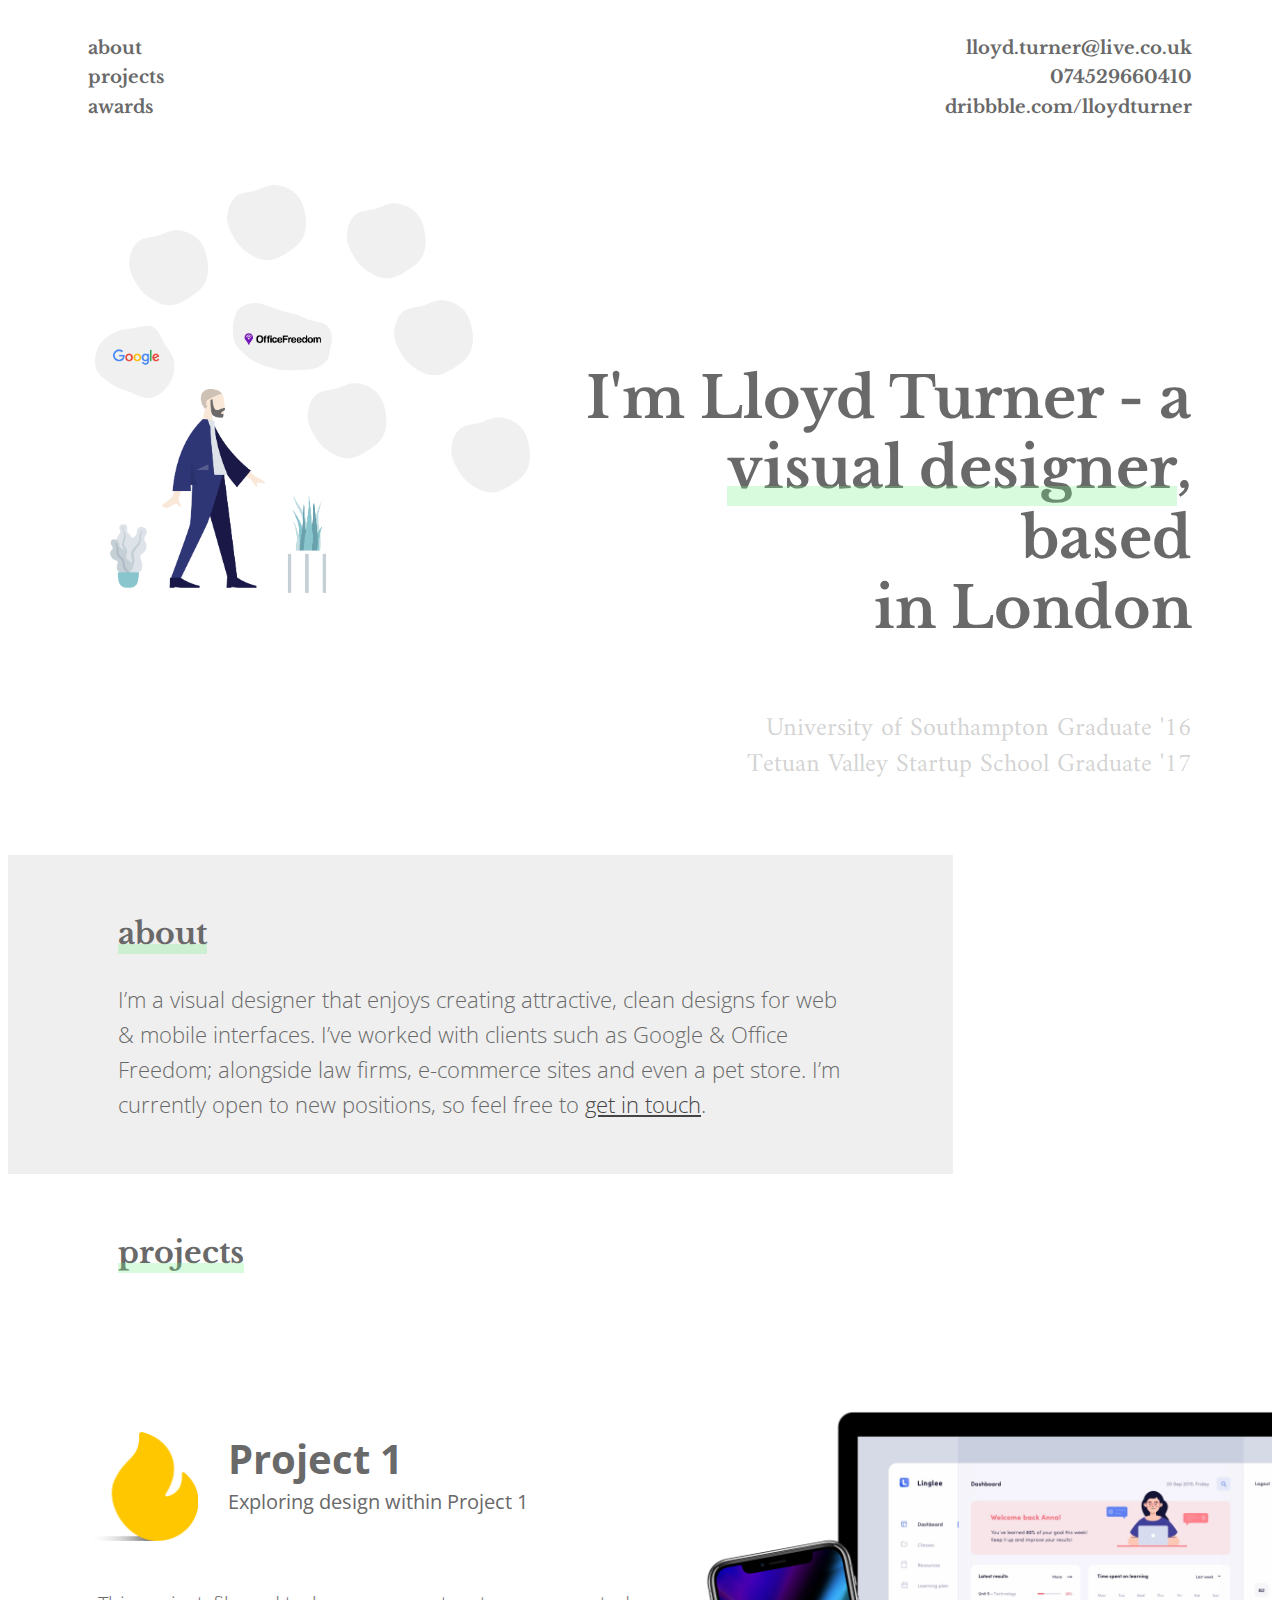
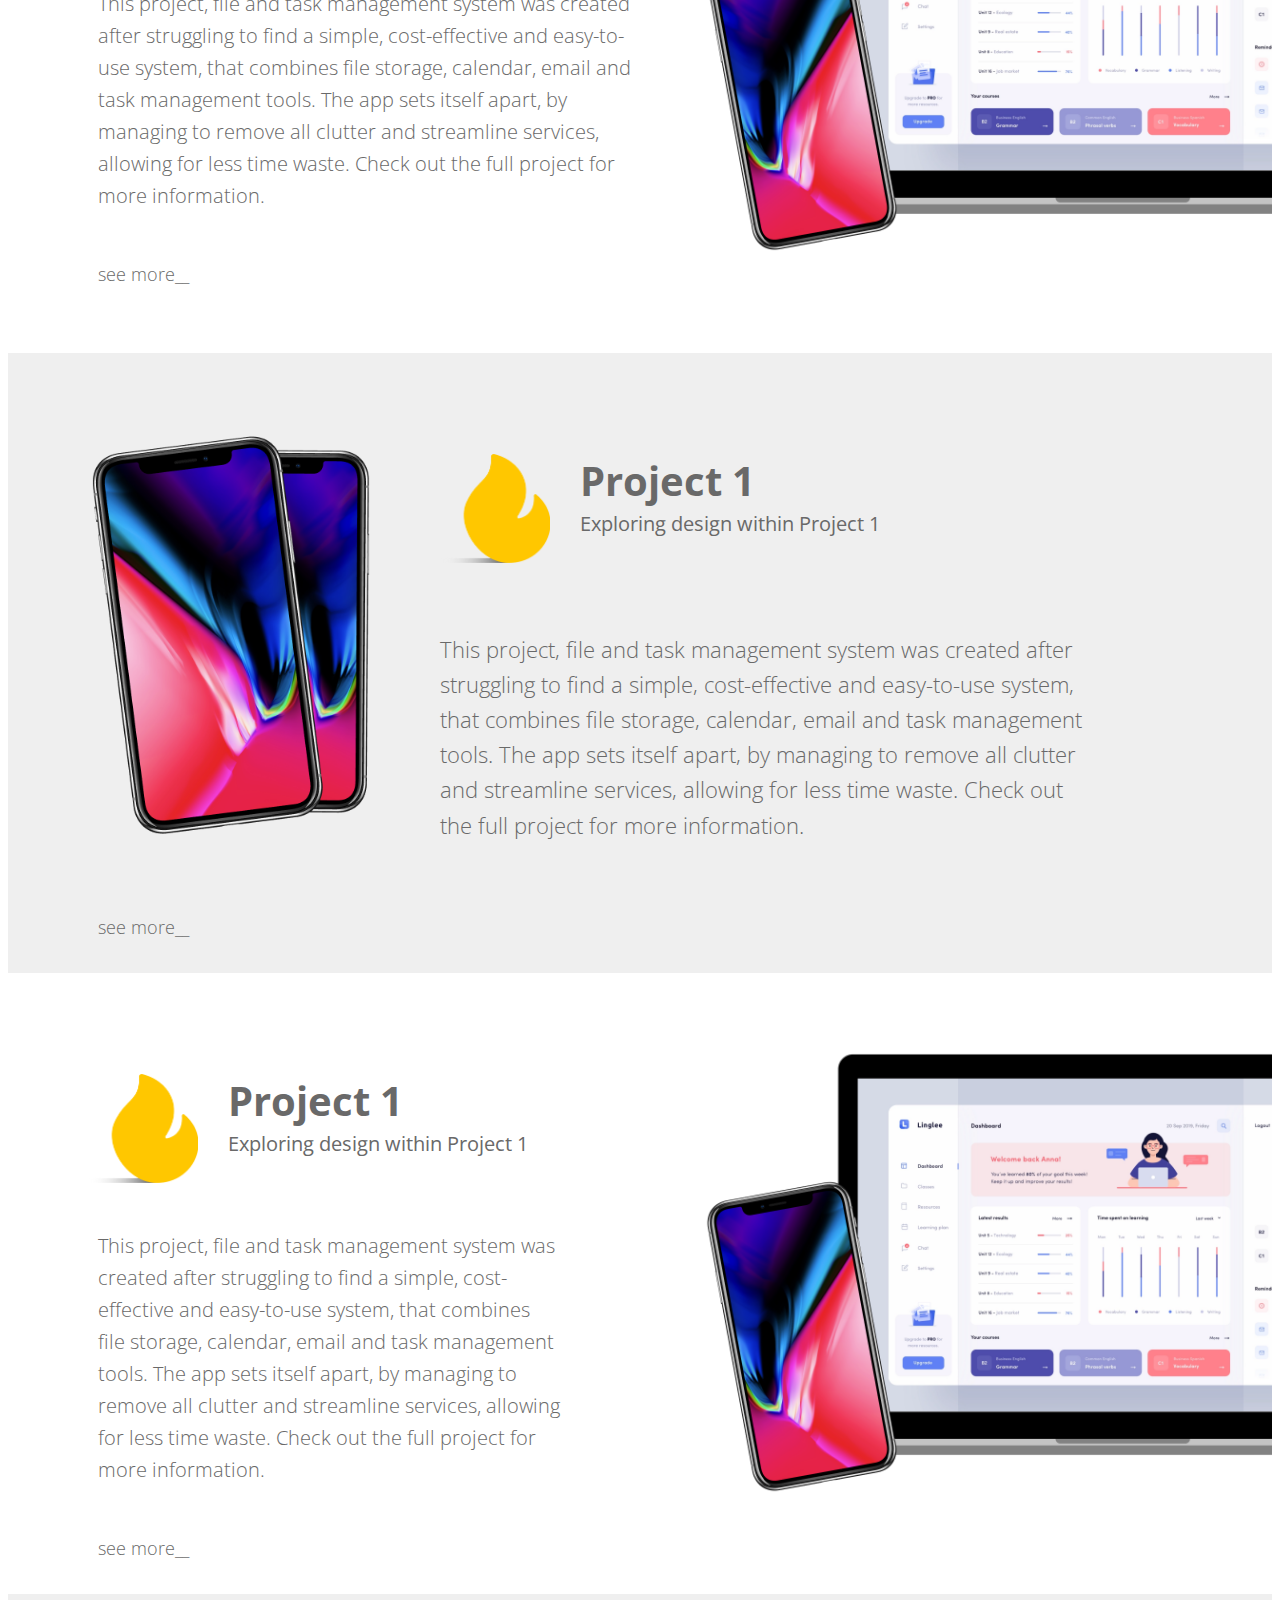
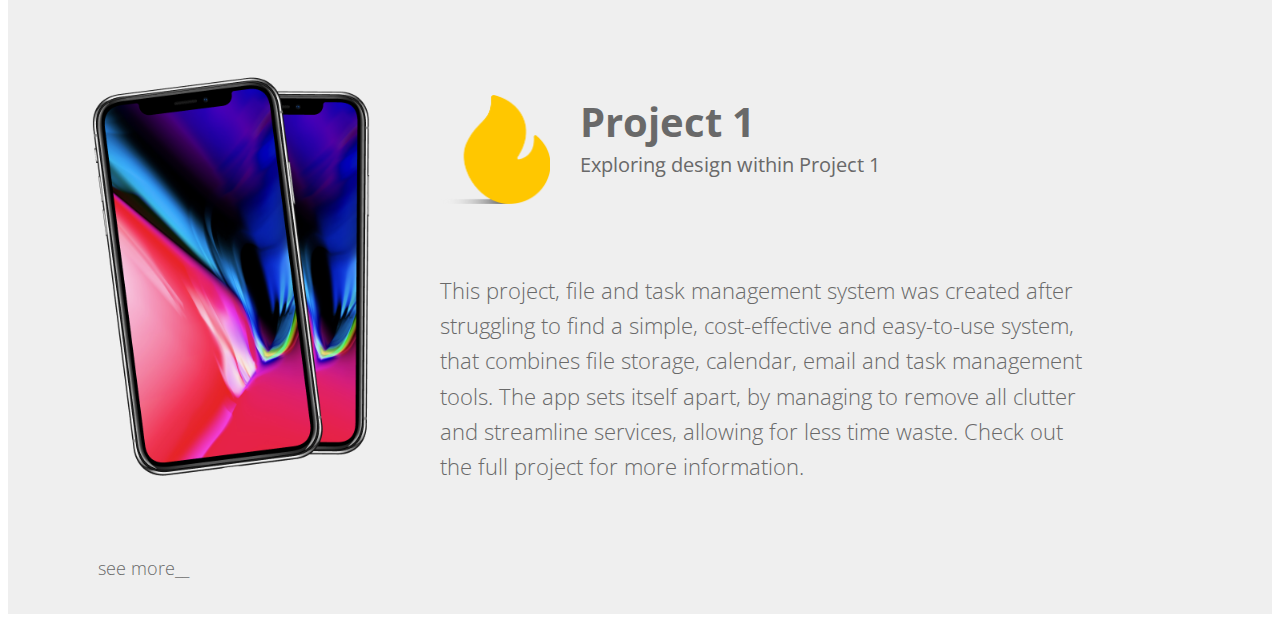
==== index.html @ 3dd09be0 "Initial build of the homepage" ====
<!DOCTYPE html>
<html lang="en">

<head>
  <meta charset="UTF-8">
  <meta name="viewport" content="width=device-width, initial-scale=1.0">
  <meta http-equiv="X-UA-Compatible" content="ie=edge">
  <link rel="stylesheet" type="text/css" href="css/theme.css">
  <link href="https://fonts.googleapis.com/css?family=Libre+Baskerville&display=swap" rel="stylesheet">
  <link href="https://fonts.googleapis.com/css?family=Amiri&display=swap" rel="stylesheet">
  <link href="https://fonts.googleapis.com/css?family=Open+Sans:200,300,400,700&display=swap" rel="stylesheet">
  <title>Lloyd Turner</title>
</head>

<body>

  <!-- NAVIGATION MENU -->
  <div class="wrapper">
    <div class="nav-menu">
      <div class="nav-left">
        <p>about</p>
        <p>projects</p>
        <p>awards</p>
      </div>
      <div class="nav-right">
        <p>lloyd.turner@live.co.uk</p>
        <p>074529660410</p>
        <p>dribbble.com/lloydturner</p>
      </div>
    </div>
  </div>

  <!-- LANDING PAGE -->
  <div class="wrapper">

    <div class="hero">
      <div class="hero-left">
        <img src="images/landing.png" alt="">
      </div>
      <div class="hero-right">
        <h1>I'm Lloyd Turner - a<br><span class="underlinelarge">visual designer</span>, based<br>in London</h1>
        <h2>University of Southampton Graduate '16</br>
          Tetuan Valley Startup School Graduate '17</h2>
      </div>
    </div>
  </div>
  <!-- ABOUT SECTION -->

  <div class="about">
    <div class="wrapper">
      <h3><span class="underlinesmall">about</span></h3>
      <p>I’m a visual designer that enjoys creating attractive, clean designs for web & mobile interfaces. I’ve worked with clients such as Google & Office Freedom; alongside law firms, e-commerce sites and even a pet store.
        I’m currently open to new positions, so feel free to <a href=#>get in touch</a>.</p>
    </div>
  </div>

  <div class="wrapper">
    <div class="projects">
      <h3><span class="underlinesmall">projects</span></h3>
    </div>
  </div>


<!-- PROJECT 1 -->

  <div class="wrapper">
    <div class="project-white">
      <div class="project-title">
        <div class="icon">
          <img src="images/flame.png" alt="">
        </div>
        <div class="name">
          <h3>Project 1</h3>
        </div>
        <div class="slogan">
          <p>Exploring design within Project 1<p>
        </div>
      </div>
      <div class="description">
        This project, file and task management system was created after struggling to find a simple, cost-effective and easy-to-use system, that combines file storage, calendar, email and task management tools. The app sets itself apart, by managing
        to remove all clutter and streamline services, allowing for less time waste. Check out the full project for more information. </div>
      <div class="CTA">
        <p>see more__</p>
      </div>
    </div>
  </div>
  <div class="project-white-image">
    <img src="images/placeholder1.png" alt="">
  </div>

<!-- PROJECT 2 -->

  <div class="project-grey">
    <div class="wrapper">
      <div class="project-grey-image">
        <img src="images/placeholder2.png" alt="">
      </div>
      <div class="project-title">
        <div class="icon">
          <img src="images/flame.png" alt="">
        </div>
        <div class="name">
          <h3>Project 1</h3>
        </div>
        <div class="slogan">
          <p>Exploring design within Project 1<p>
        </div>
      </div>
      <div class="description">
        <p>This project, file and task management system was created after struggling to find a simple, cost-effective and easy-to-use system, that combines file storage, calendar, email and task management tools. The app sets itself apart, by
          managing to remove all clutter and streamline services, allowing for less time waste. Check out the full project for more information.</p>
      </div>
      <div class="CTA">
        <p>see more__</p>
      </div>
    </div>
  </div>

<!-- PROJECT 3 -->


    <div class="project-white">
      <div class="wrapper">
      <div class="project-title">
        <div class="icon">
          <img src="images/flame.png" alt="">
        </div>
        <div class="name">
          <h3>Project 1</h3>
        </div>
        <div class="slogan">
          <p>Exploring design within Project 1<p>
        </div>
      </div>
      <div class="description">
        This project, file and task management system was created after struggling to find a simple, cost-effective and easy-to-use system, that combines file storage, calendar, email and task management tools. The app sets itself apart, by managing
        to remove all clutter and streamline services, allowing for less time waste. Check out the full project for more information. </div>
      <div class="CTA">
        <p>see more__</p>
      </div>
    </div>
  </div>
  <div class="project-white-image">
    <img src="images/placeholder1.png" alt="">
  </div>

  <!-- PROJECT 4 -->

  <div class="project-grey">
    <div class="wrapper">
      <div class="project-grey-image">
        <img src="images/placeholder2.png" alt="">
      </div>
      <div class="project-title">
        <div class="icon">
          <img src="images/flame.png" alt="">
        </div>
        <div class="name">
          <h3>Project 1</h3>
        </div>
        <div class="slogan">
          <p>Exploring design within Project 1<p>
        </div>
      </div>
      <div class="description">
        <p>This project, file and task management system was created after struggling to find a simple, cost-effective and easy-to-use system, that combines file storage, calendar, email and task management tools. The app sets itself apart, by
          managing to remove all clutter and streamline services, allowing for less time waste. Check out the full project for more information.</p>
      </div>
      <div class="CTA">
        <p>see more__</p>
      </div>
    </div>
  </div>






</body>

</html>
---- css/theme.css ----
body {
  font-family: 'Libre Baskerville', serif;
  color: #444444;
}

.wrapper {
  padding-left: 80px;
  padding-right: 80px;
}

.nav-menu {
  padding-top: 1.5%;
  height: 120px;
}

.nav-left {
  max-width: 50%;
  float: left;
}

.nav-right {
  max-width: 50%;
  float: right;
}

.nav-right p, .nav-left p {
  font-family: 'Libre Baskerville', serif;
  font-size: 18px;
  font-weight: bold;
  color: #696969;
  line-height: 0.65;
}

.nav-right p {
  text-align: right;
}

.hero {
  width: 100%;
  height: calc(100vh - 240px);
}

.hero-left img {
  width: 40%;
  height: 70%;
  float: left;
  margin: 40px 40px 40px 0;
}

.hero-right {
  text-align: right;
  padding-top: 20vh;
}

.hero-right h1 {
  font-family: 'Libre Baskerville', serif;
  font-size: 57px;
  text-align: right;
  color: #696969;
}

.hero-right h1 span {
  border-bottom: solid 5px black,
}

.hero-right h2 {
  padding-top: 30px;
  font-family: 'Amiri', serif;
  font-weight: normal;
  font-size: 26px;
  text-align: right;
  color: rgba(105, 105, 105, 0.3);
  line-height: 1.4;
}

.underlinelarge {
  text-decoration: none;
  position: relative;
}

.underlinelarge:after {
  position: absolute;
  height: 20px;
  margin: 0 auto;
  content: '';
  left: 0;
  right: 0;
  width: 100%;
  color: #000;
  background-color: #73f08747;
  left: 0;
  bottom: -3px;
  /* adjust this to move up and down. you may have to adjust the line height of the paragraph if you move it down a lot. */
}

.underlinesmall {
  text-decoration: none;
  position: relative;
}

.underlinesmall:after {
  position: absolute;
  height: 10px;
  margin: 0 auto;
  content: '';
  left: 0;
  right: 0;
  width: 100%;
  color: #000;
  background-color: #73f08747;
  left: 0;
  bottom: -2px;
  /* adjust this to move up and down. you may have to adjust the line height of the paragraph if you move it down a lot. */
}

.about {
  background-color: #efefef;
  width: 70%;
  padding: 30px;
  margin-top: 50px;
}

h3 {
  font-family: 'Libre Baskerville', serif;
  font-size: 30px;
  color: #696969;
}

p {
  font-family: 'Open Sans', sans-serif;
  font-size: 22px;
  font-weight: 300;
  color: #696969;
  line-height: 1.6;
}

.about p a {
  color: #444444;
}

.projects {
  width: 100vh;
  padding: 30px;
}

.project-white {
  float: left;
  width: 50%;
  margin-top: 80px;
}

.project-title {
  padding-top: 20px;
}

.icon {
  width: 110px;
  height: 110px;
  float: left;
  margin-right: 30px;
}

.icon img {
  width: 100%;
  height: 100%;
}

.name h3 {
  font-family: 'Open Sans', sans-serif;
  font-size: 40px;
  font-weight: 700;
  margin: 0 auto;
  padding-left: 10px;
}

.slogan p {
  font-family: 'Open Sans', sans-serif;
  font-size: 20px;
  font-weight: 400;
  margin-top: 0px;
  padding-left: 10px;
}

.description {
  grid-column-start: 1;
  padding: 50px 0 0 10px;
  font-family: 'Open Sans', sans-serif;
  font-size: 20px;
  font-weight: 200;
  line-height: 1.6;
  color: #696969;
}

.CTA {
  padding-top: 30px;
  float: left;
  grid-column-start: 1;
  padding-left: 10px;

}

.CTA p {
  font-size: 18px;
}

.project-white-image {
  float: right;
  width: 50%;
}

.project-white-image img {
  max-width: 90%;
  max-height: 90%;
  float: right;
  margin-bottom: 100px;
  margin-top: 80px;
}

.project-grey {
  margin-top: 80px;
  padding-top: 80px;
  position: relative;
  clear: both;
  background-color: #efefef;
  min-height: 540px;
}

.project-grey-image {
  float: left;
}

.project-grey-image img {
  width: 80%;
}

.project-grey .description {
  width: 90%;
}
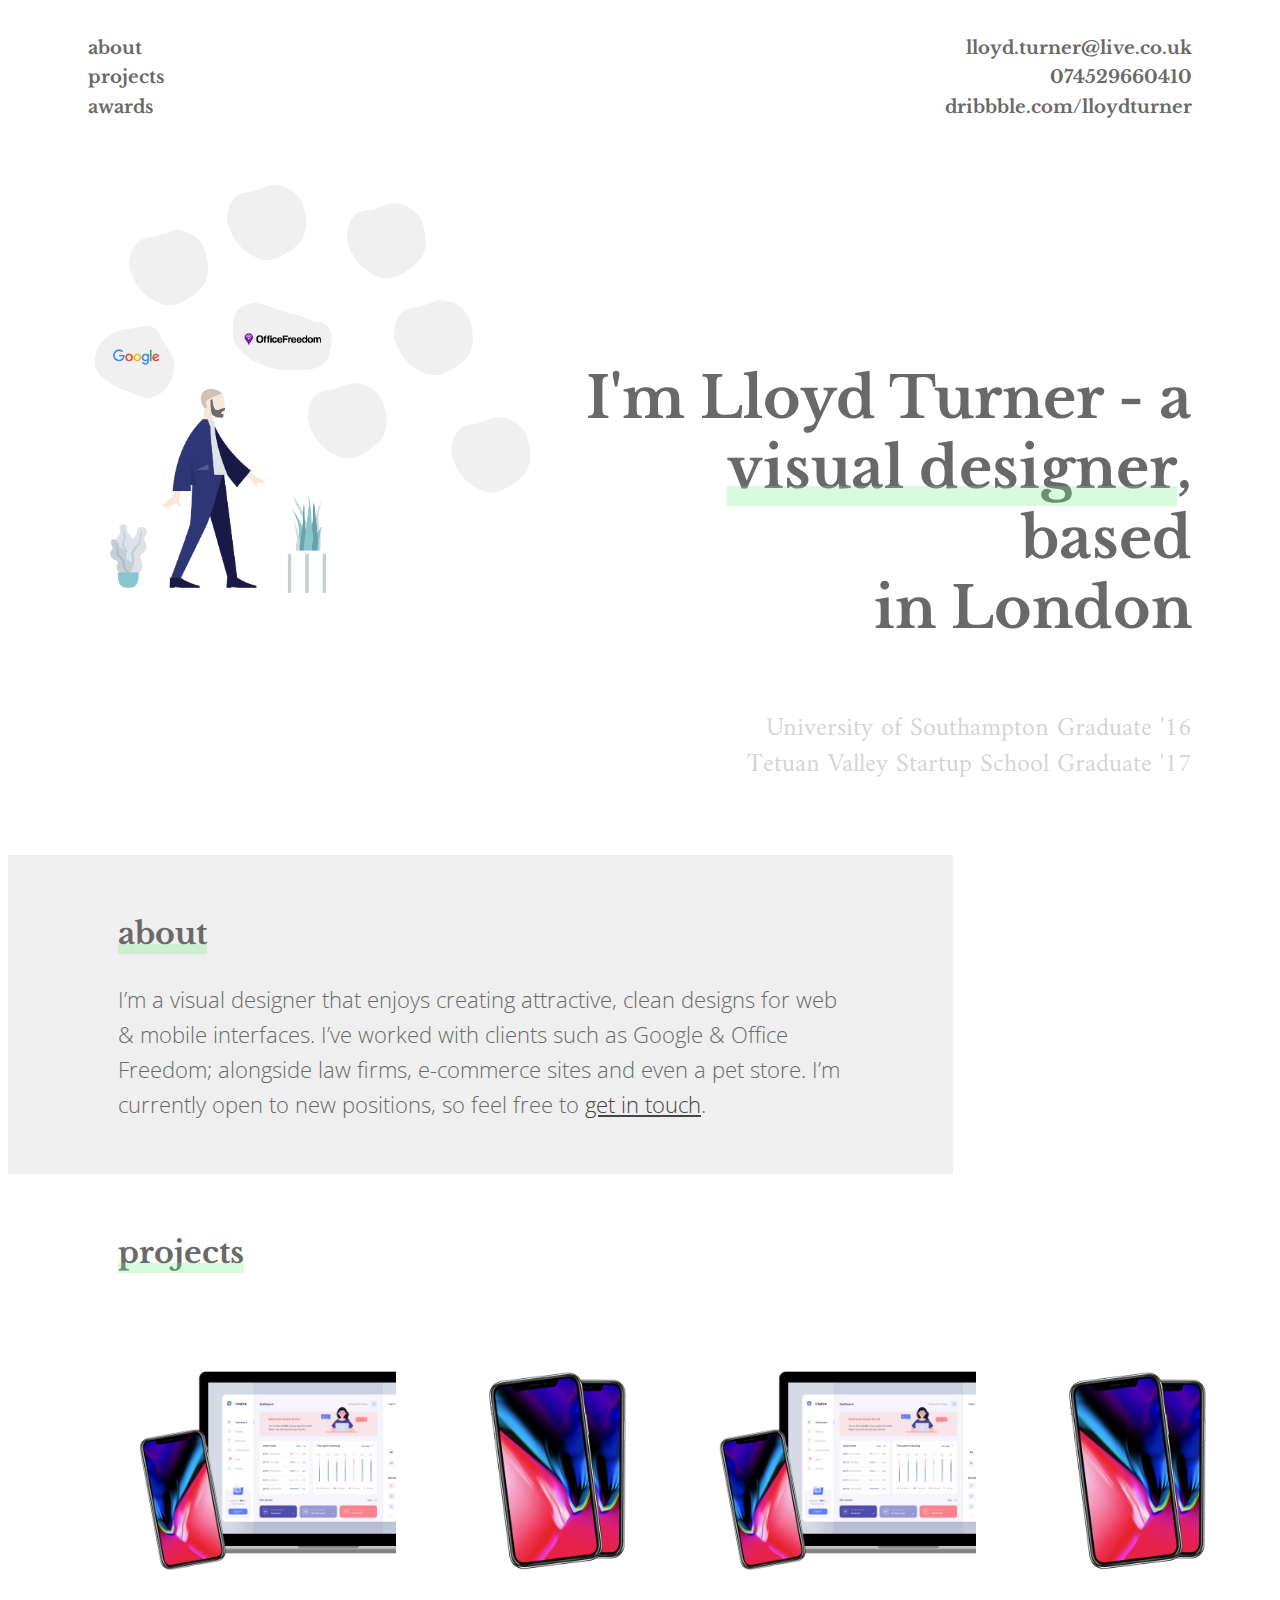
==== commit 4bce51e6: "redesign of projects section" ====
--- a/index.html
+++ b/index.html
@@ -54,124 +54,25 @@
     </div>
   </div>
 
+<div class="projects">
   <div class="wrapper">
-    <div class="projects">
-      <h3><span class="underlinesmall">projects</span></h3>
-    </div>
-  </div>
-
-
-<!-- PROJECT 1 -->
-
-  <div class="wrapper">
-    <div class="project-white">
-      <div class="project-title">
-        <div class="icon">
-          <img src="images/flame.png" alt="">
-        </div>
-        <div class="name">
-          <h3>Project 1</h3>
-        </div>
-        <div class="slogan">
-          <p>Exploring design within Project 1<p>
-        </div>
+    <h3><span class="underlinesmall">projects</span></h3>
+    <div class="card-section">
+      <div class="card">
+        <img src="images/placeholder1.png" alt="">
       </div>
-      <div class="description">
-        This project, file and task management system was created after struggling to find a simple, cost-effective and easy-to-use system, that combines file storage, calendar, email and task management tools. The app sets itself apart, by managing
-        to remove all clutter and streamline services, allowing for less time waste. Check out the full project for more information. </div>
-      <div class="CTA">
-        <p>see more__</p>
+      <div class="card">
+        <img src="images/placeholder2.png" alt="">
+      </div>
+      <div class="card">
+        <img src="images/placeholder1.png" alt="">
+      </div>
+      <div class="card">
+        <img src="images/placeholder2.png" alt="">
       </div>
     </div>
   </div>
-  <div class="project-white-image">
-    <img src="images/placeholder1.png" alt="">
-  </div>
-
-<!-- PROJECT 2 -->
-
-  <div class="project-grey">
-    <div class="wrapper">
-      <div class="project-grey-image">
-        <img src="images/placeholder2.png" alt="">
-      </div>
-      <div class="project-title">
-        <div class="icon">
-          <img src="images/flame.png" alt="">
-        </div>
-        <div class="name">
-          <h3>Project 1</h3>
-        </div>
-        <div class="slogan">
-          <p>Exploring design within Project 1<p>
-        </div>
-      </div>
-      <div class="description">
-        <p>This project, file and task management system was created after struggling to find a simple, cost-effective and easy-to-use system, that combines file storage, calendar, email and task management tools. The app sets itself apart, by
-          managing to remove all clutter and streamline services, allowing for less time waste. Check out the full project for more information.</p>
-      </div>
-      <div class="CTA">
-        <p>see more__</p>
-      </div>
-    </div>
-  </div>
-
-<!-- PROJECT 3 -->
-
-
-    <div class="project-white">
-      <div class="wrapper">
-      <div class="project-title">
-        <div class="icon">
-          <img src="images/flame.png" alt="">
-        </div>
-        <div class="name">
-          <h3>Project 1</h3>
-        </div>
-        <div class="slogan">
-          <p>Exploring design within Project 1<p>
-        </div>
-      </div>
-      <div class="description">
-        This project, file and task management system was created after struggling to find a simple, cost-effective and easy-to-use system, that combines file storage, calendar, email and task management tools. The app sets itself apart, by managing
-        to remove all clutter and streamline services, allowing for less time waste. Check out the full project for more information. </div>
-      <div class="CTA">
-        <p>see more__</p>
-      </div>
-    </div>
-  </div>
-  <div class="project-white-image">
-    <img src="images/placeholder1.png" alt="">
-  </div>
-
-  <!-- PROJECT 4 -->
-
-  <div class="project-grey">
-    <div class="wrapper">
-      <div class="project-grey-image">
-        <img src="images/placeholder2.png" alt="">
-      </div>
-      <div class="project-title">
-        <div class="icon">
-          <img src="images/flame.png" alt="">
-        </div>
-        <div class="name">
-          <h3>Project 1</h3>
-        </div>
-        <div class="slogan">
-          <p>Exploring design within Project 1<p>
-        </div>
-      </div>
-      <div class="description">
-        <p>This project, file and task management system was created after struggling to find a simple, cost-effective and easy-to-use system, that combines file storage, calendar, email and task management tools. The app sets itself apart, by
-          managing to remove all clutter and streamline services, allowing for less time waste. Check out the full project for more information.</p>
-      </div>
-      <div class="CTA">
-        <p>see more__</p>
-      </div>
-    </div>
-  </div>
-
+</div>
 
 
 
@@ -180,3 +81,4 @@
 </body>
 
 </html>
+`
--- a/css/theme.css
+++ b/css/theme.css
@@ -1,6 +1,7 @@
 body {
   font-family: 'Libre Baskerville', serif;
   color: #444444;
+  overflow-x: hidden;
 }
 
 .wrapper {
@@ -139,100 +140,29 @@
 }
 
 .projects {
-  width: 100vh;
+  width: 100vw;
   padding: 30px;
 }
 
-.project-white {
-  float: left;
-  width: 50%;
+.card-section {
+  height: 600px;
+  display: grid;
+  grid-template-columns: auto auto auto auto;
+  grid-column-gap: 40px;
   margin-top: 80px;
 }
 
-.project-title {
-  padding-top: 20px;
-}
-
-.icon {
-  width: 110px;
-  height: 110px;
-  float: left;
-  margin-right: 30px;
-}
-
-.icon img {
-  width: 100%;
-  height: 100%;
-}
-
-.name h3 {
-  font-family: 'Open Sans', sans-serif;
-  font-size: 40px;
-  font-weight: 700;
-  margin: 0 auto;
-  padding-left: 10px;
-}
-
-.slogan p {
-  font-family: 'Open Sans', sans-serif;
-  font-size: 20px;
-  font-weight: 400;
-  margin-top: 0px;
-  padding-left: 10px;
-}
-
-.description {
-  grid-column-start: 1;
-  padding: 50px 0 0 10px;
-  font-family: 'Open Sans', sans-serif;
-  font-size: 20px;
-  font-weight: 200;
-  line-height: 1.6;
-  color: #696969;
-}
-
-.CTA {
-  padding-top: 30px;
-  float: left;
-  grid-column-start: 1;
-  padding-left: 10px;
+.card {
+  background-color: #ffffff;
+  display: inline-block;
+  max-width: 400px;
+  padding: 20px;
 
 }
 
-.CTA p {
-  font-size: 18px;
+.card img {
+  max-width: 100%;
+  height: auto;
+  max-height: 200px;
+
 }
-
-.project-white-image {
-  float: right;
-  width: 50%;
-}
-
-.project-white-image img {
-  max-width: 90%;
-  max-height: 90%;
-  float: right;
-  margin-bottom: 100px;
-  margin-top: 80px;
-}
-
-.project-grey {
-  margin-top: 80px;
-  padding-top: 80px;
-  position: relative;
-  clear: both;
-  background-color: #efefef;
-  min-height: 540px;
-}
-
-.project-grey-image {
-  float: left;
-}
-
-.project-grey-image img {
-  width: 80%;
-}
-
-.project-grey .description {
-  width: 90%;
-}
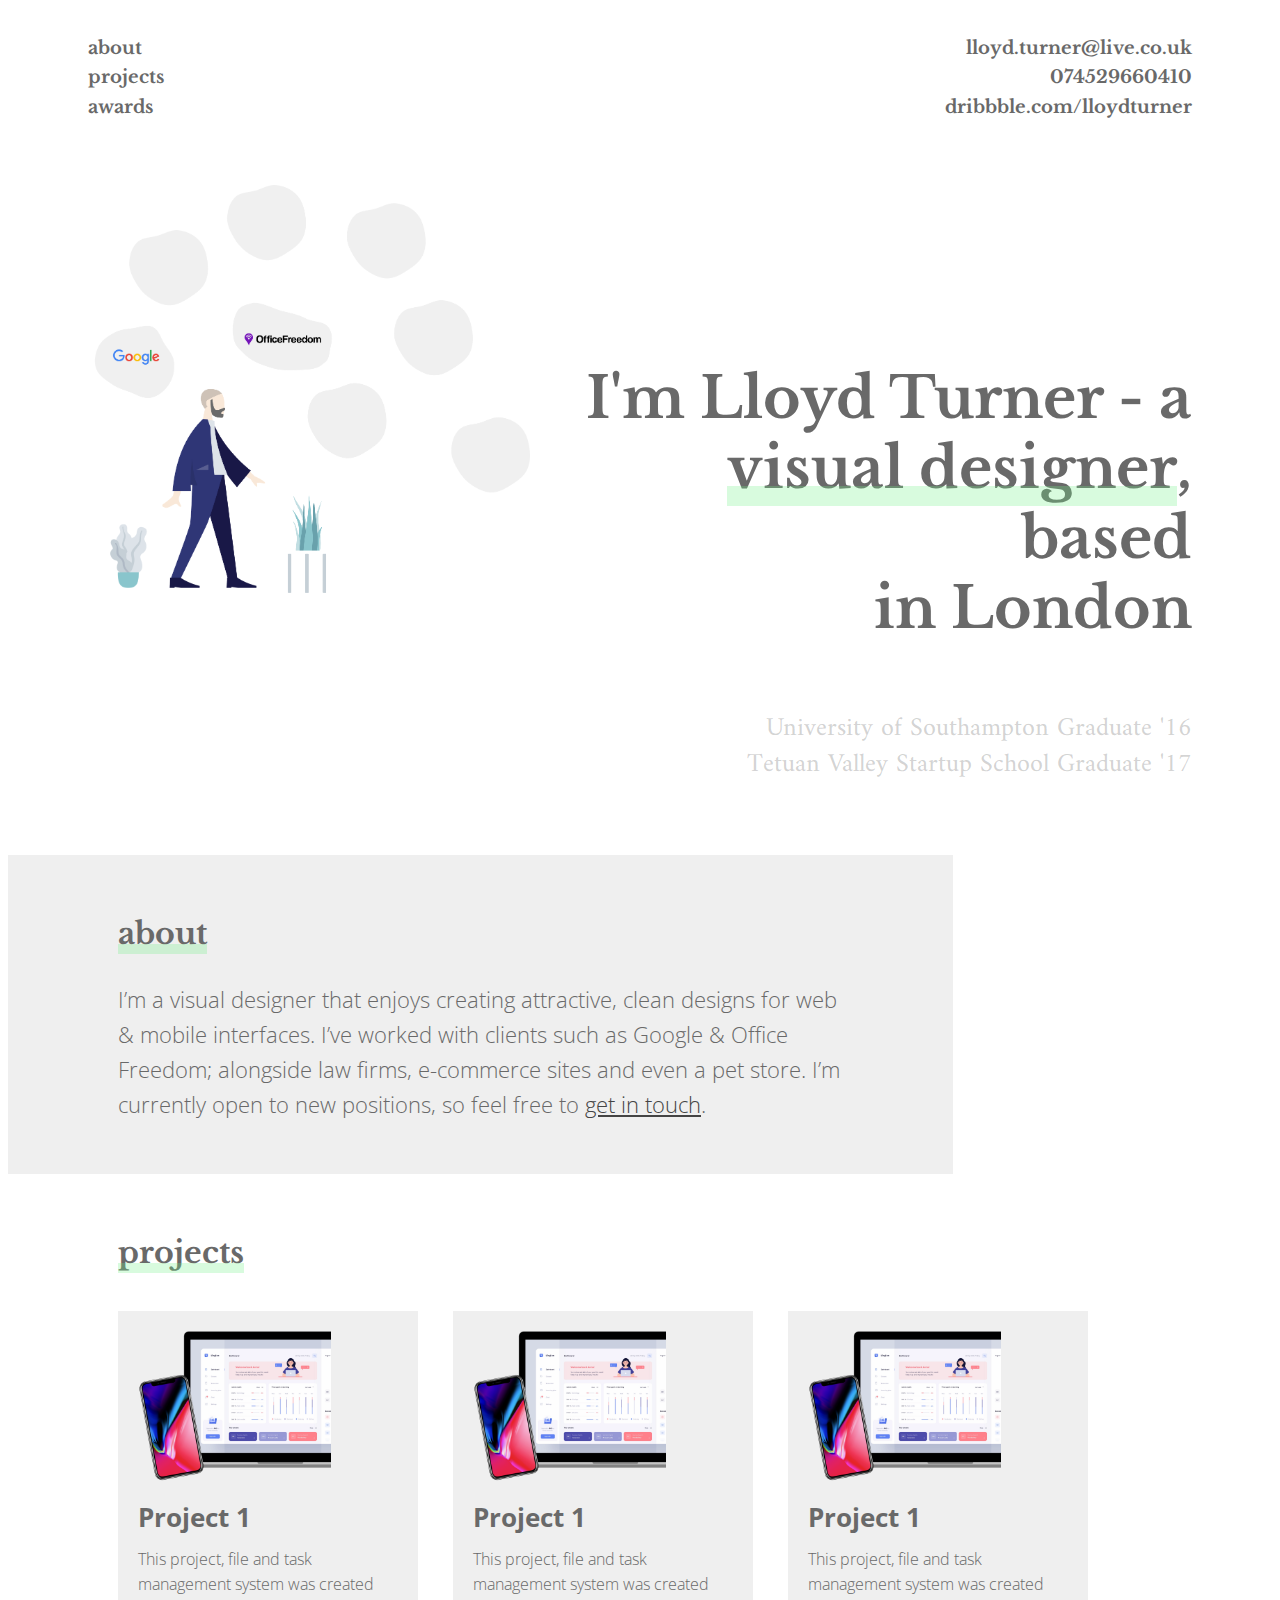
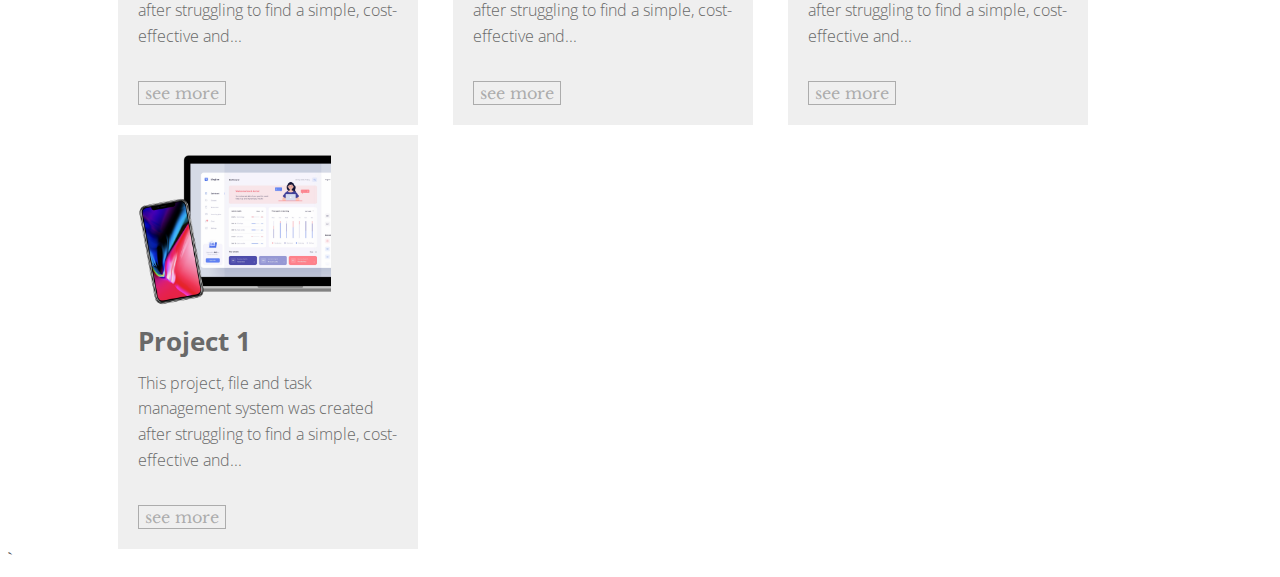
==== commit e1c24ef1: "tidy up of card section - projects" ====
--- a/index.html
+++ b/index.html
@@ -54,25 +54,88 @@
     </div>
   </div>
 
-<div class="projects">
-  <div class="wrapper">
-    <h3><span class="underlinesmall">projects</span></h3>
-    <div class="card-section">
-      <div class="card">
-        <img src="images/placeholder1.png" alt="">
+
+<!-- PROJECTS -->
+
+  <div class="projects">
+    <div class="wrapper">
+      <h3><span class="underlinesmall">projects</span></h3>
+
+      <div class="card-section">
+        <div class="card">
+          <div class="img-container">
+            <img src="images/placeholder1.png" alt="">
+          </div>
+          <div class="text">
+            <div class="card-title">
+              <p>Project 1</p>
+            </div>
+            <div class="card-subtext">
+              <p>This project, file and task management system was created after struggling to find a simple, cost-effective and...</p>
+            </div>
+          </div>
+          <button class="button">see more</button>
+        </div>
       </div>
-      <div class="card">
-        <img src="images/placeholder2.png" alt="">
+
+      <div class="card-section">
+        <div class="card">
+          <div class="img-container">
+            <img src="images/placeholder1.png" alt="">
+          </div>
+          <div class="text">
+            <div class="card-title">
+              <p>Project 1</p>
+            </div>
+            <div class="card-subtext">
+              <p>This project, file and task management system was created after struggling to find a simple, cost-effective and...</p>
+            </div>
+          </div>
+          <button class="button">see more</button>
+        </div>
       </div>
-      <div class="card">
-        <img src="images/placeholder1.png" alt="">
+
+      <div class="card-section">
+        <div class="card">
+          <div class="img-container">
+            <img src="images/placeholder1.png" alt="">
+          </div>
+          <div class="text">
+            <div class="card-title">
+              <p>Project 1</p>
+            </div>
+            <div class="card-subtext">
+              <p>This project, file and task management system was created after struggling to find a simple, cost-effective and...</p>
+            </div>
+          </div>
+          <button class="button">see more</button>
+        </div>
       </div>
-      <div class="card">
-        <img src="images/placeholder2.png" alt="">
+
+      <div class="card-section">
+        <div class="card">
+          <div class="img-container">
+            <img src="images/placeholder1.png" alt="">
+          </div>
+          <div class="text">
+            <div class="card-title">
+              <p>Project 1</p>
+            </div>
+            <div class="card-subtext">
+              <p>This project, file and task management system was created after struggling to find a simple, cost-effective and...</p>
+            </div>
+          </div>
+          <button class="button">see more</button>
+        </div>
       </div>
+
+
+
     </div>
   </div>
-</div>
+
+
+
 
 
 
--- a/css/theme.css
+++ b/css/theme.css
@@ -141,28 +141,61 @@
 
 .projects {
   width: 100vw;
-  padding: 30px;
+  padding: 30px 30px 0 30px;
 }
 
 .card-section {
-  height: 600px;
-  display: grid;
-  grid-template-columns: auto auto auto auto;
-  grid-column-gap: 40px;
+  height: 400px;
   margin-top: 80px;
+  display: inline;
 }
 
 .card {
-  background-color: #ffffff;
+  background-color: #efefef;
   display: inline-block;
-  max-width: 400px;
-  padding: 20px;
-
-}
-
-.card img {
-  max-width: 100%;
-  height: auto;
-  max-height: 200px;
-
-}
+  padding: 0px;
+  width: 300px;
+  margin-right: 30px;
+  margin-top: 10px;
+  position: relative;
+  min-height:400px;
+}
+
+.img-container {
+  width: 260px;
+  height: 150px;
+}
+
+.img-container img {
+  max-width: 260px;
+  max-height: 150px;
+  overflow: hidden;
+  padding: 20px 20px 20px 20px;
+}
+
+.card-title, .card-subtext {
+  padding: 10px 20px 0 20px;
+}
+
+.card-title p{
+  font-size: 26px;
+  font-weight: bold;
+  margin-bottom: -18px;
+}
+
+.card-subtext p {
+  font-size: 16px;
+  padding-bottom: 60px;
+}
+
+.button {
+  border: 1px solid #69696980;
+  font-size: 16px;
+  font-family: 'Libre Baskerville', sans-serif;
+  color: #69696980;
+  background-color: #efefef;
+  position: absolute;
+  bottom: 20px;
+  left: 20px;
+
+}
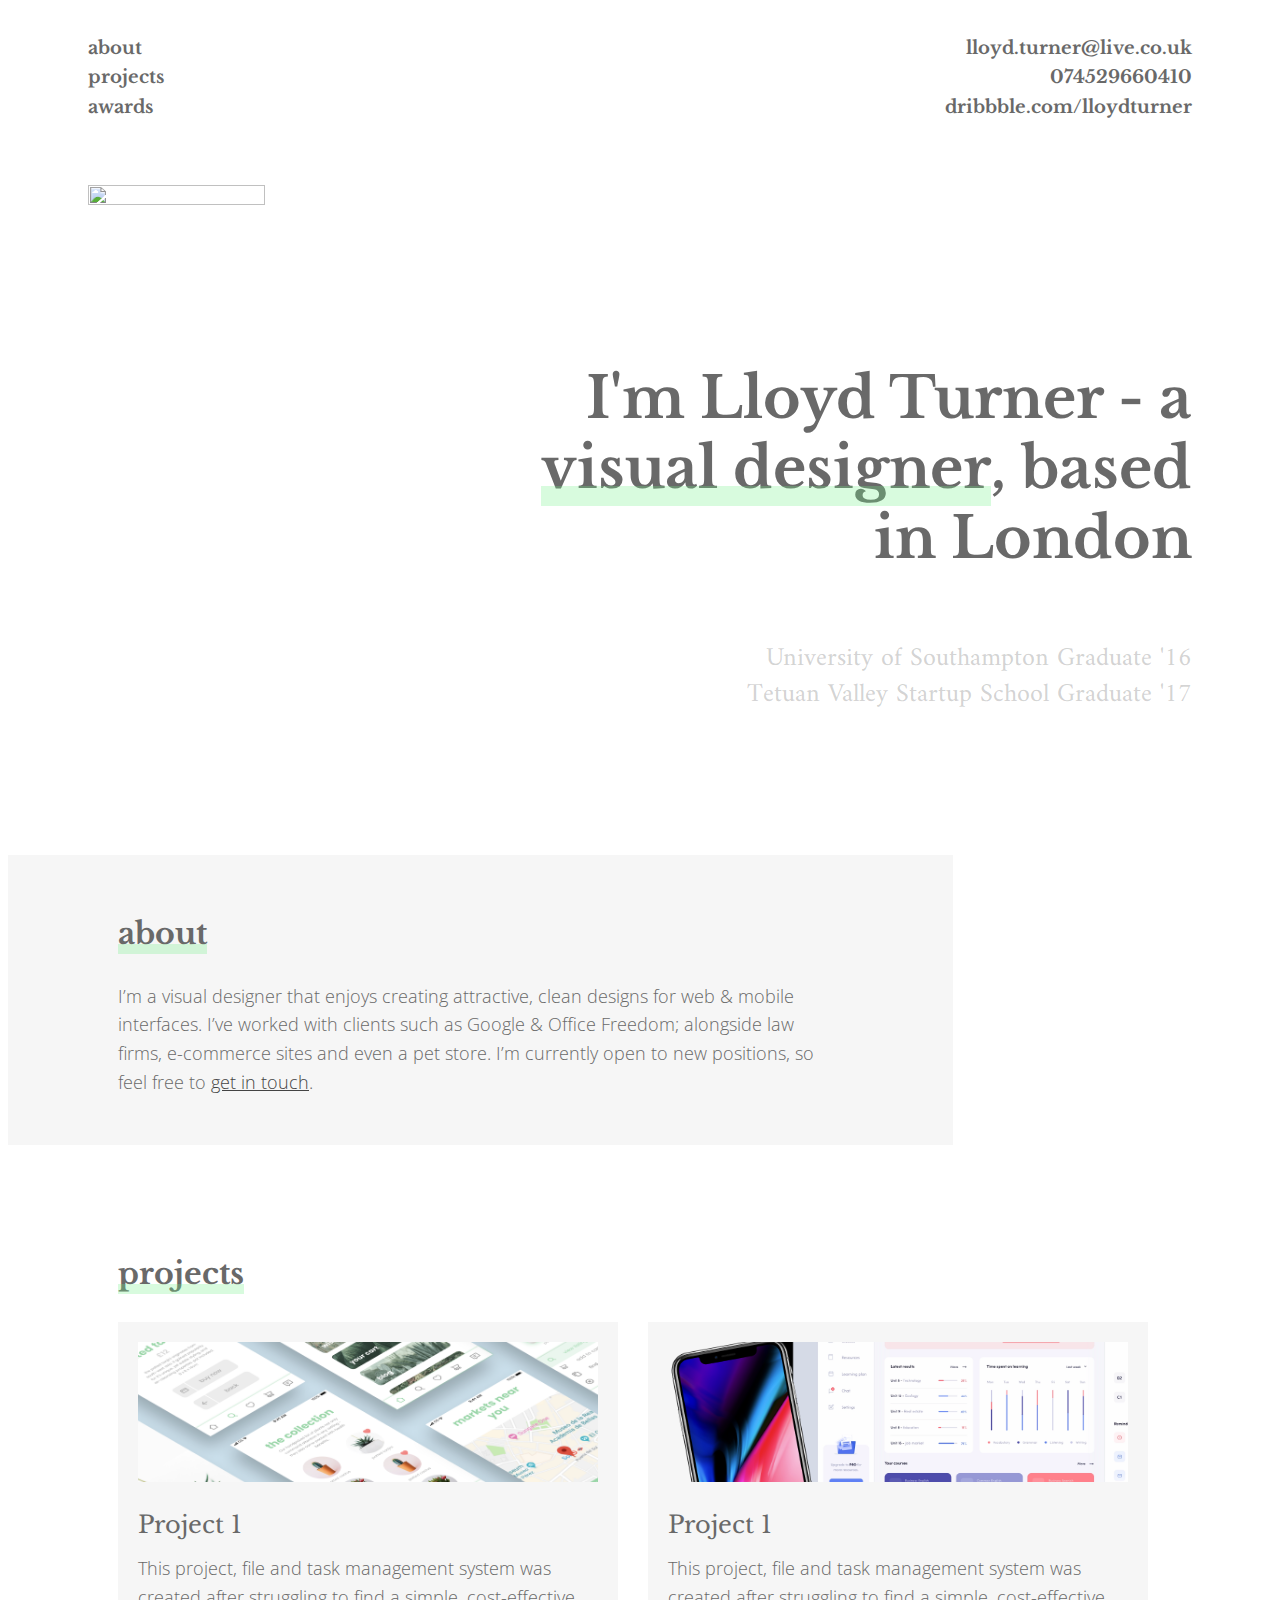
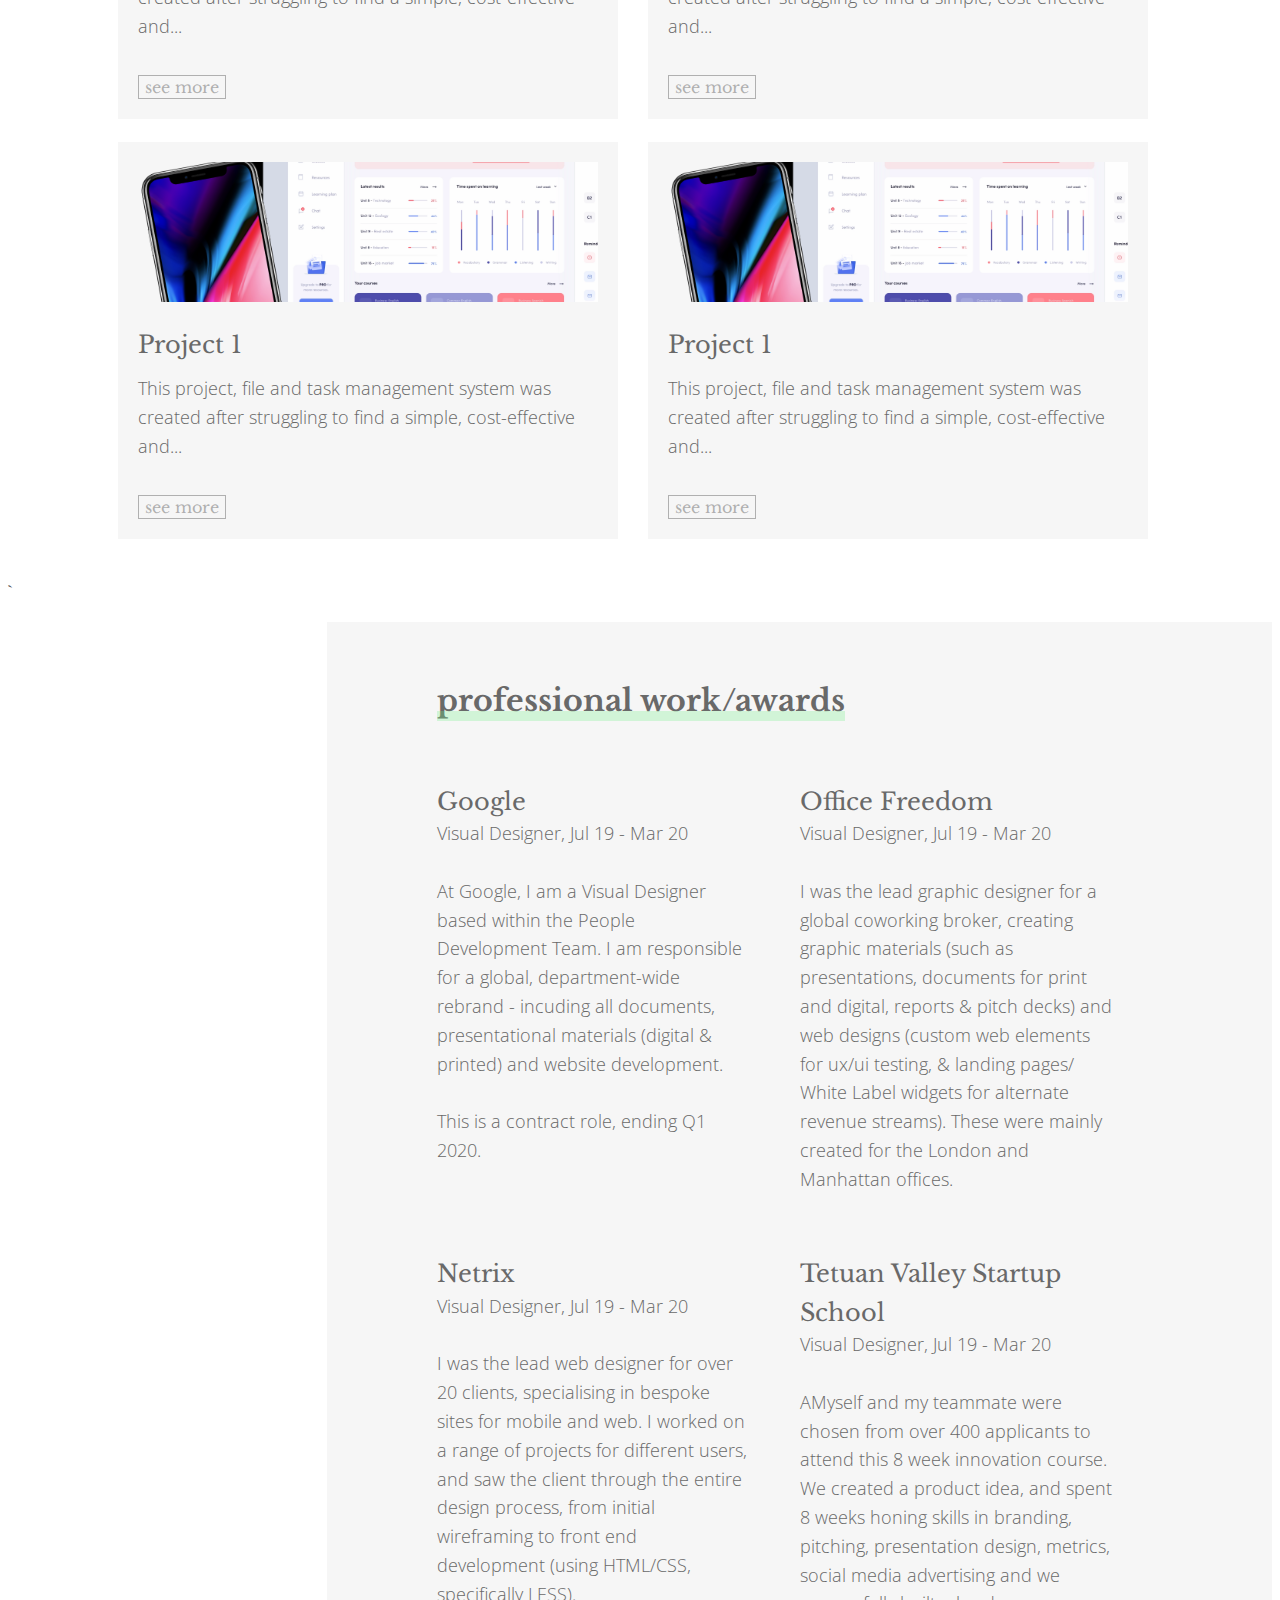
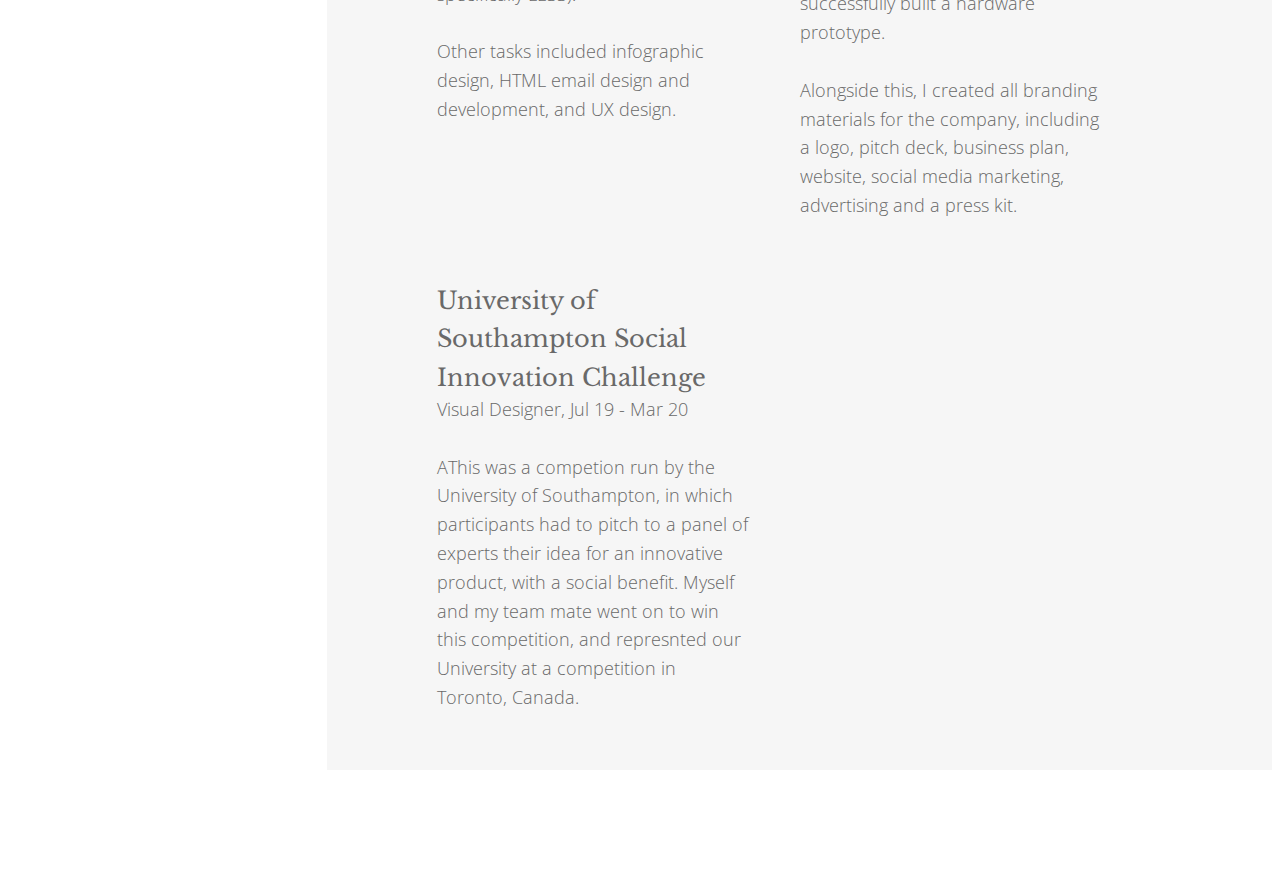
==== commit 0d974e54: "further development + standardisation" ====
--- a/index.html
+++ b/index.html
@@ -35,7 +35,7 @@
 
     <div class="hero">
       <div class="hero-left">
-        <img src="images/landing.png" alt="">
+        <img src="#" alt="">
       </div>
       <div class="hero-right">
         <h1>I'm Lloyd Turner - a<br><span class="underlinelarge">visual designer</span>, based<br>in London</h1>
@@ -61,10 +61,12 @@
     <div class="wrapper">
       <h3><span class="underlinesmall">projects</span></h3>
 
+    <div class="project-card-container">
+
       <div class="card-section">
         <div class="card">
           <div class="img-container">
-            <img src="images/placeholder1.png" alt="">
+            <img src="images/plantapp.png" alt="">
           </div>
           <div class="text">
             <div class="card-title">
@@ -128,14 +130,51 @@
           <button class="button">see more</button>
         </div>
       </div>
+</div>
+    </div>
+  </div>
+
+  <div class="awards">
+    <div class="wrapper">
+      <h3><span class="underlinesmall">professional work/awards</span></h3>
+
+      <div class="info-cards">
+        <div class="card-1">
+          <p class="title">Google</p>
+          <p class="description">Visual Designer,  Jul 19 - Mar 20 +<br><br>
+          At Google, I am a Visual Designer based within the People Development Team. I am responsible for a global, department-wide rebrand - incuding all documents, presentational materials (digital & printed) and website development.<br><br>
+          This is a contract role, ending Q1 2020. </p>
+        </div>
+        <div class="card-2">
+          <p class="title">Office Freedom</p>
+          <p class="description">Visual Designer,  Jul 19 - Mar 20 +<br><br>I was the lead graphic designer for a global coworking broker, creating graphic materials (such as presentations, documents for print and digital, reports & pitch decks) and web designs (custom web elements for ux/ui testing, & landing pages/ White Label widgets for alternate revenue streams). These were mainly created for the London and Manhattan offices.
+          </div>
+        <div class="card-3">
+          <p class="title">Netrix</p>
+          <p class="description">Visual Designer,  Jul 19 - Mar 20 +<br><br>
+          I was the lead web designer for over 20 clients, specialising in bespoke sites for mobile and web. I worked on a range of projects for different users, and saw the client through the entire design process, from initial wireframing to front end development (using HTML/CSS, specifically LESS).  <br><br>Other tasks included infographic design, HTML email design and development, and UX design. </p>
+        </div>
+        <div class="card-4">
+          <p class="title">Tetuan Valley Startup School</p>
+          <p class="description">Visual Designer,  Jul 19 - Mar 20 +<br><br>
+          AMyself and my teammate were chosen from over 400 applicants to attend this 8 week innovation course. We created a product idea, and spent 8 weeks honing skills in branding, pitching, presentation design, metrics, social media advertising and we successfully built a hardware prototype.<br><br>Alongside this, I created all branding materials for the company, including a logo, pitch deck, business plan, website, social media marketing, advertising and a press kit. </p>
+        </div>
+        <div class="card-5">
+          <p class="title">University of Southampton Social Innovation Challenge</p>
+          <p class="description">Visual Designer,  Jul 19 - Mar 20 +<br><br>
+          AThis was a competion run by the University of Southampton, in which participants had to pitch to a panel of experts their idea for an innovative product, with a social benefit. Myself and my team mate went on to win this competition, and represnted our University at a competition in Toronto, Canada.</p>
+        </div>
 
 
+        </div>
 
     </div>
   </div>
-
-
-
 
 
 
--- a/css/theme.css
+++ b/css/theme.css
@@ -115,10 +115,11 @@
 }
 
 .about {
-  background-color: #efefef;
+  background-color: #f6f6f6;
   width: 70%;
   padding: 30px;
   margin-top: 50px;
+  margin-bottom: 50px;
 }
 
 h3 {
@@ -129,7 +130,7 @@
 
 p {
   font-family: 'Open Sans', sans-serif;
-  font-size: 22px;
+  font-size: 18px;
   font-weight: 300;
   color: #696969;
   line-height: 1.6;
@@ -142,35 +143,47 @@
 .projects {
   width: 100vw;
   padding: 30px 30px 0 30px;
+  margin-bottom: 20px;
+
+}
+
+.project-card-container {
+  display: grid;
+  grid-template-columns: 530px 530px;
 }
 
 .card-section {
-  height: 400px;
-  margin-top: 80px;
+  height: 300px;
+  margin-bottom: 120px;
   display: inline;
 }
 
 .card {
-  background-color: #efefef;
+  background-color: #f6f6f6;
   display: inline-block;
   padding: 0px;
-  width: 300px;
+  max-width: 550px;
   margin-right: 30px;
-  margin-top: 10px;
+  margin-top: 0px;
   position: relative;
-  min-height:400px;
+  min-height:300px;
+}
+
+.card-final {
+  margin-right: 0px;
 }
 
 .img-container {
-  width: 260px;
+  width: calc(100% - 40px);
   height: 150px;
 }
 
 .img-container img {
-  max-width: 260px;
-  max-height: 150px;
+  width: 100%;
+  max-height: 140px;
   overflow: hidden;
   padding: 20px 20px 20px 20px;
+  object-fit: cover;
 }
 
 .card-title, .card-subtext {
@@ -178,13 +191,13 @@
 }
 
 .card-title p{
-  font-size: 26px;
-  font-weight: bold;
+  font-size: 24px;
+  font-family: 'Libre Baskerville', sans-serif;
   margin-bottom: -18px;
 }
 
 .card-subtext p {
-  font-size: 16px;
+  font-size: 18px;
   padding-bottom: 60px;
 }
 
@@ -193,9 +206,39 @@
   font-size: 16px;
   font-family: 'Libre Baskerville', sans-serif;
   color: #69696980;
-  background-color: #efefef;
+  background-color: #f6f6f6;
   position: absolute;
   bottom: 20px;
   left: 20px;
-
-}
+}
+
+.awards {
+    float: right;
+    background-color: #f6f6f6;
+    width: 70%;
+    padding: 30px;
+    margin-top: 40px;
+    margin-bottom: 100px;
+
+}
+
+.info-cards {
+  display: grid;
+  grid-template-columns: 1fr 1fr;
+}
+
+.info-cards .title {
+  font-size: 24px;
+  font-family: 'Libre Baskerville', sans-serif;
+  margin-bottom: 0;
+}
+
+.info-cards .description {
+  font-size: 18px;
+  margin-top: -2px;
+}
+
+
+.card-1, .card-2, .card-3, .card-4, .card-5 {
+  padding: 10px 50px 10px 0;
+}
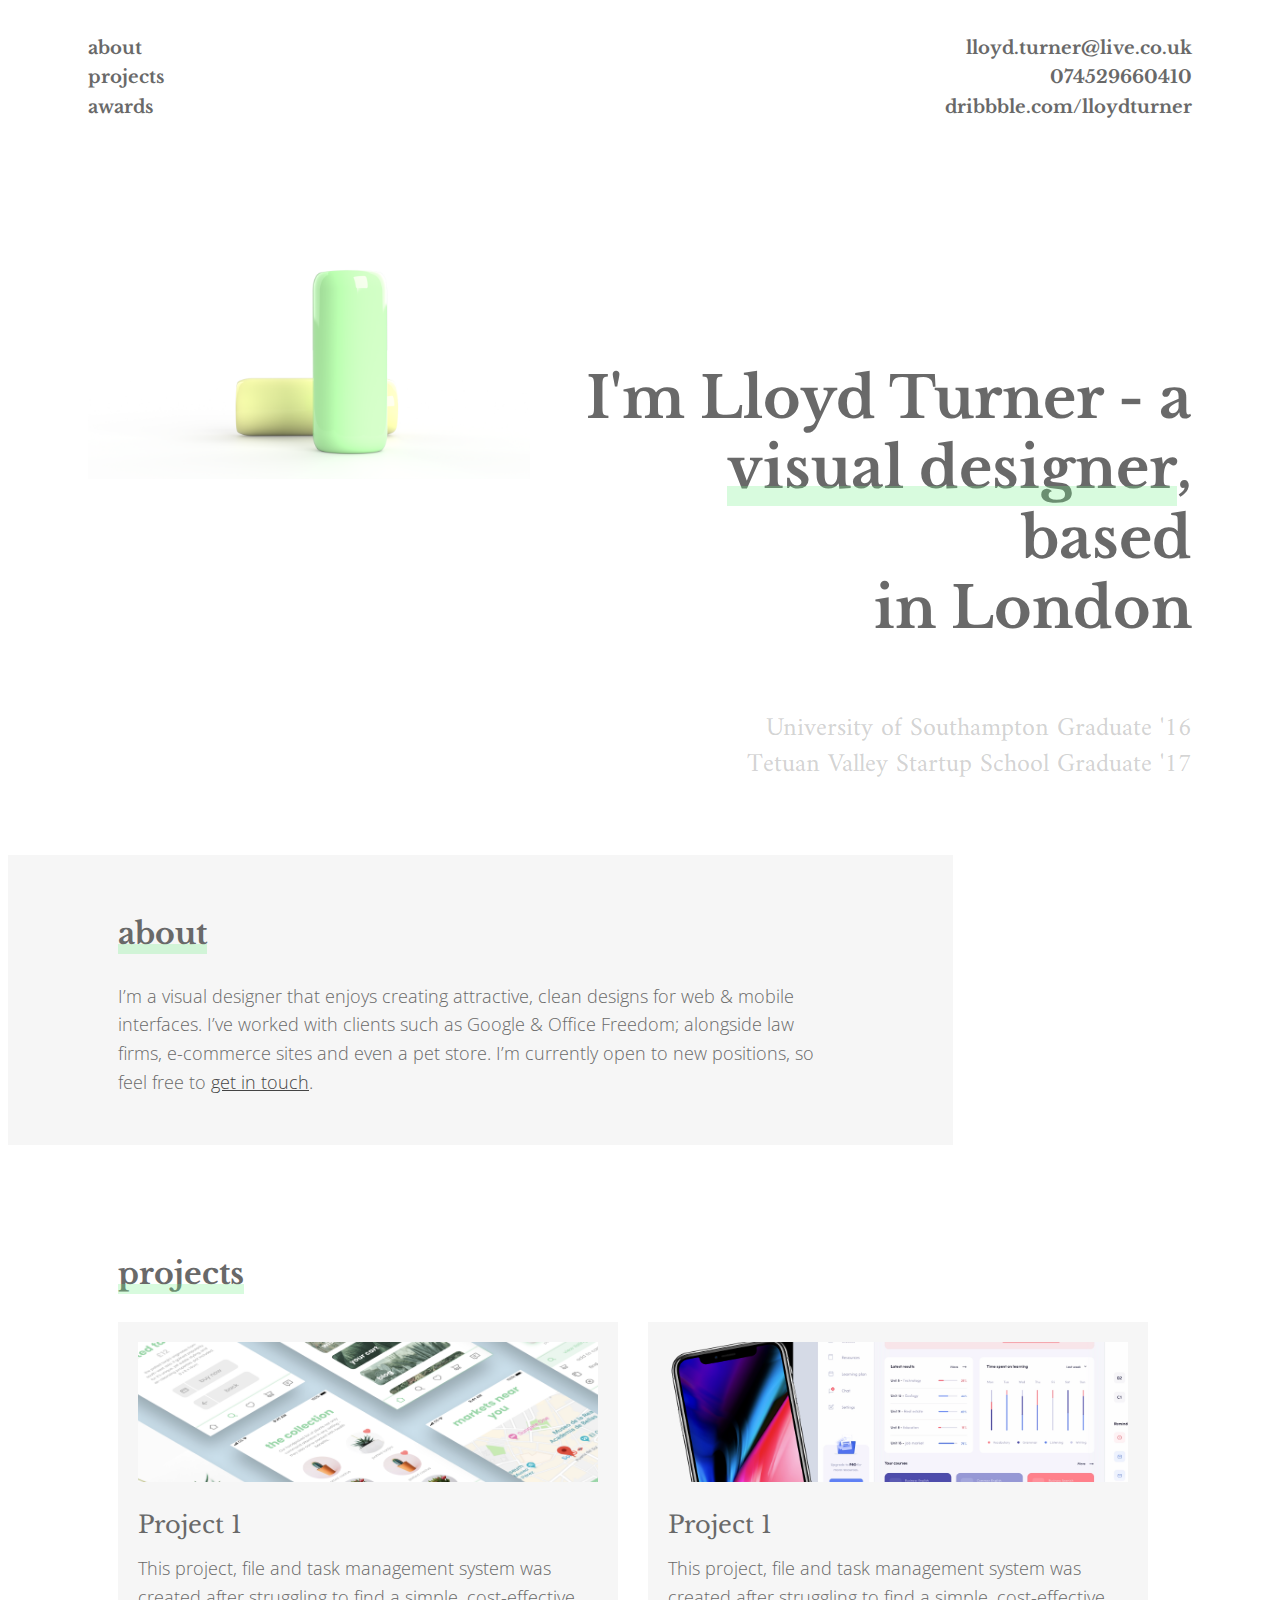
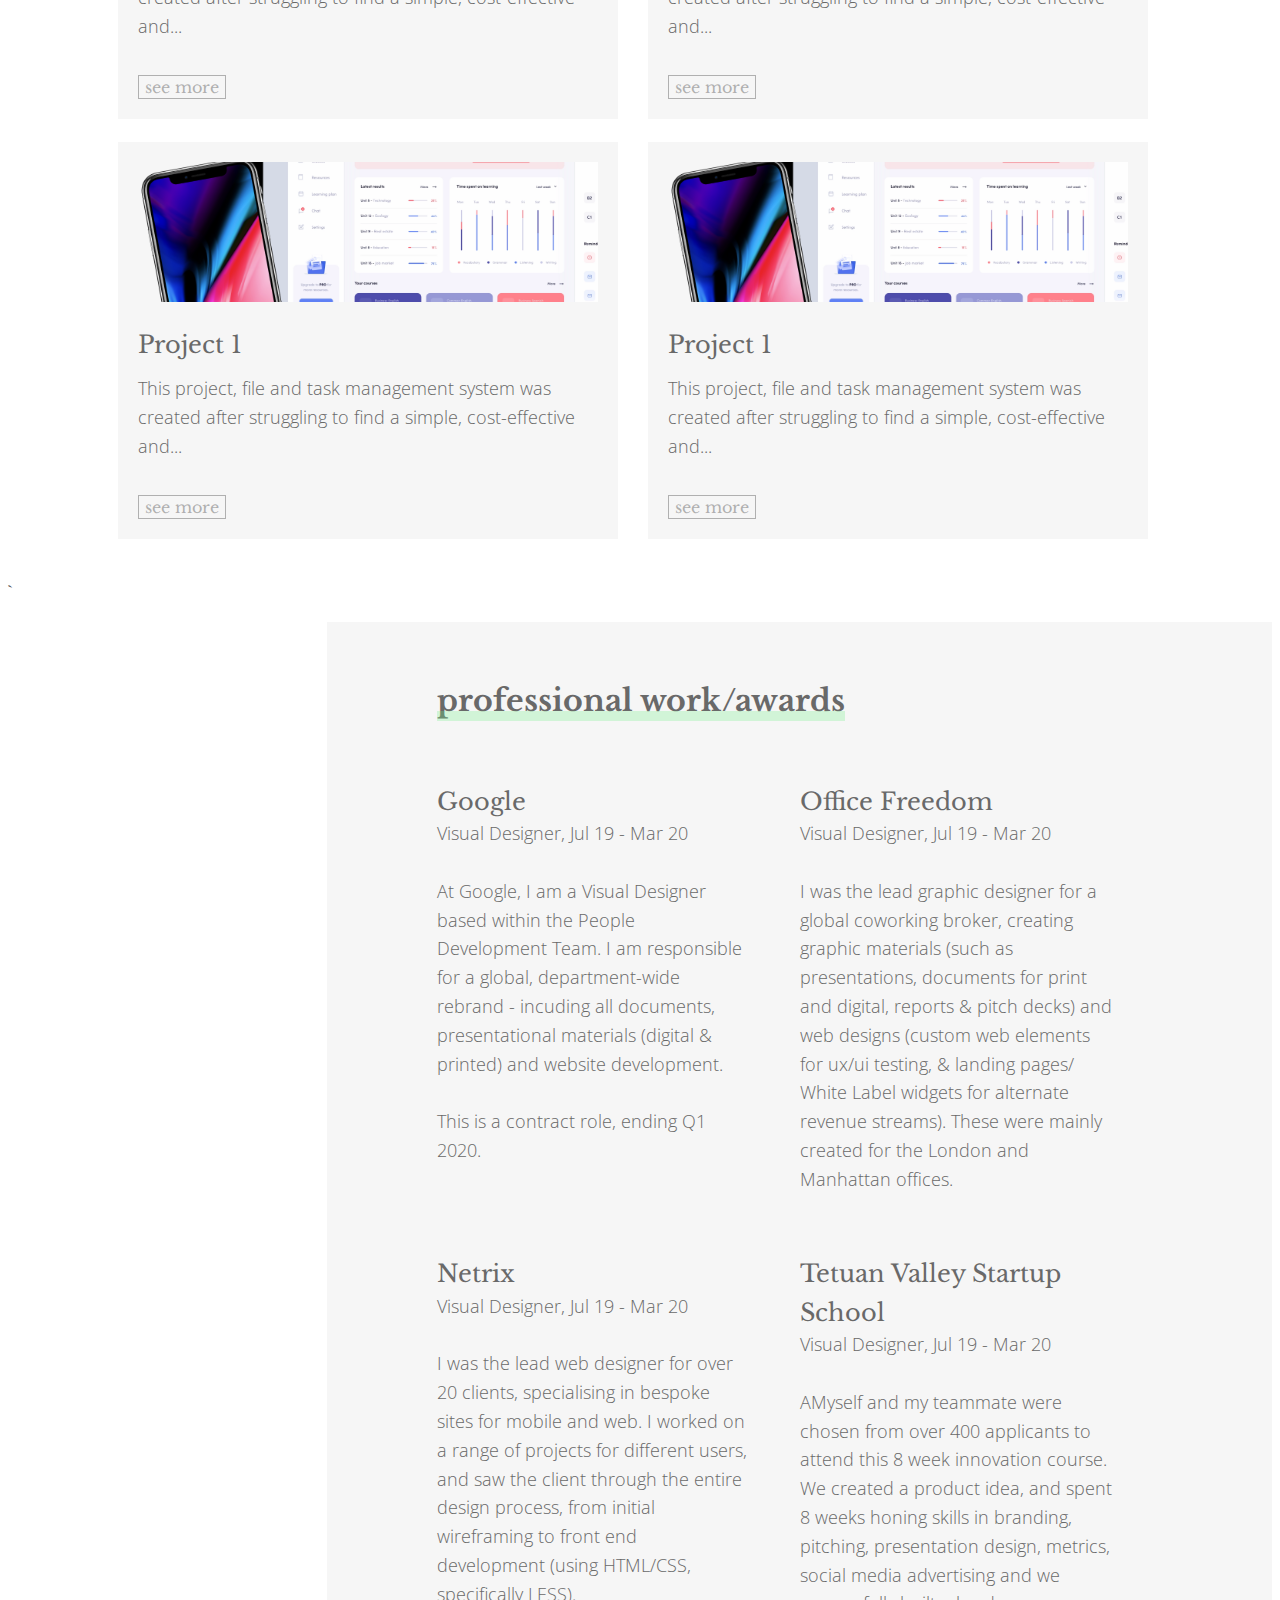
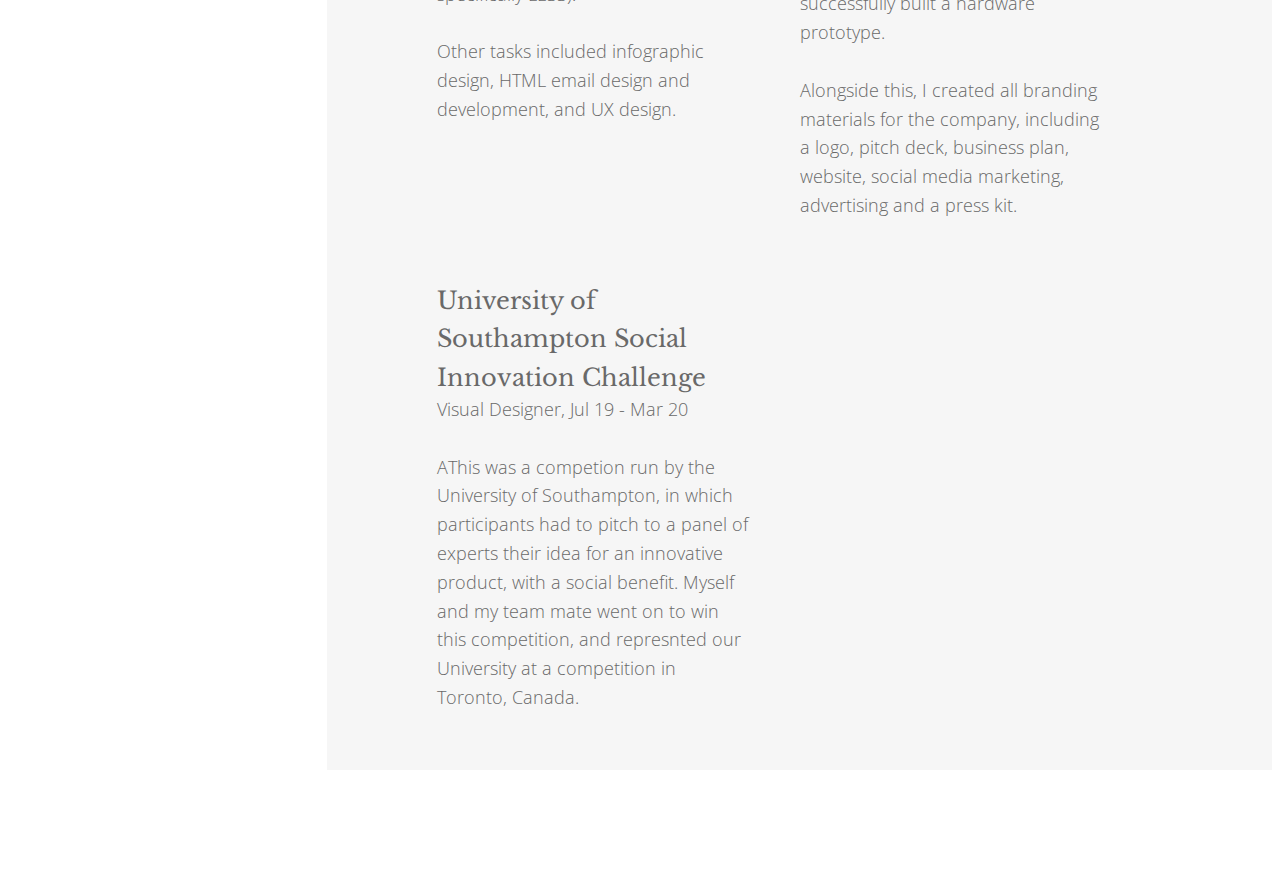
==== commit d57b4fc4: "img" ====
--- a/index.html
+++ b/index.html
@@ -35,7 +35,7 @@
 
     <div class="hero">
       <div class="hero-left">
-        <img src="#" alt="">
+        <img src="images/pill.png" alt="">
       </div>
       <div class="hero-right">
         <h1>I'm Lloyd Turner - a<br><span class="underlinelarge">visual designer</span>, based<br>in London</h1>
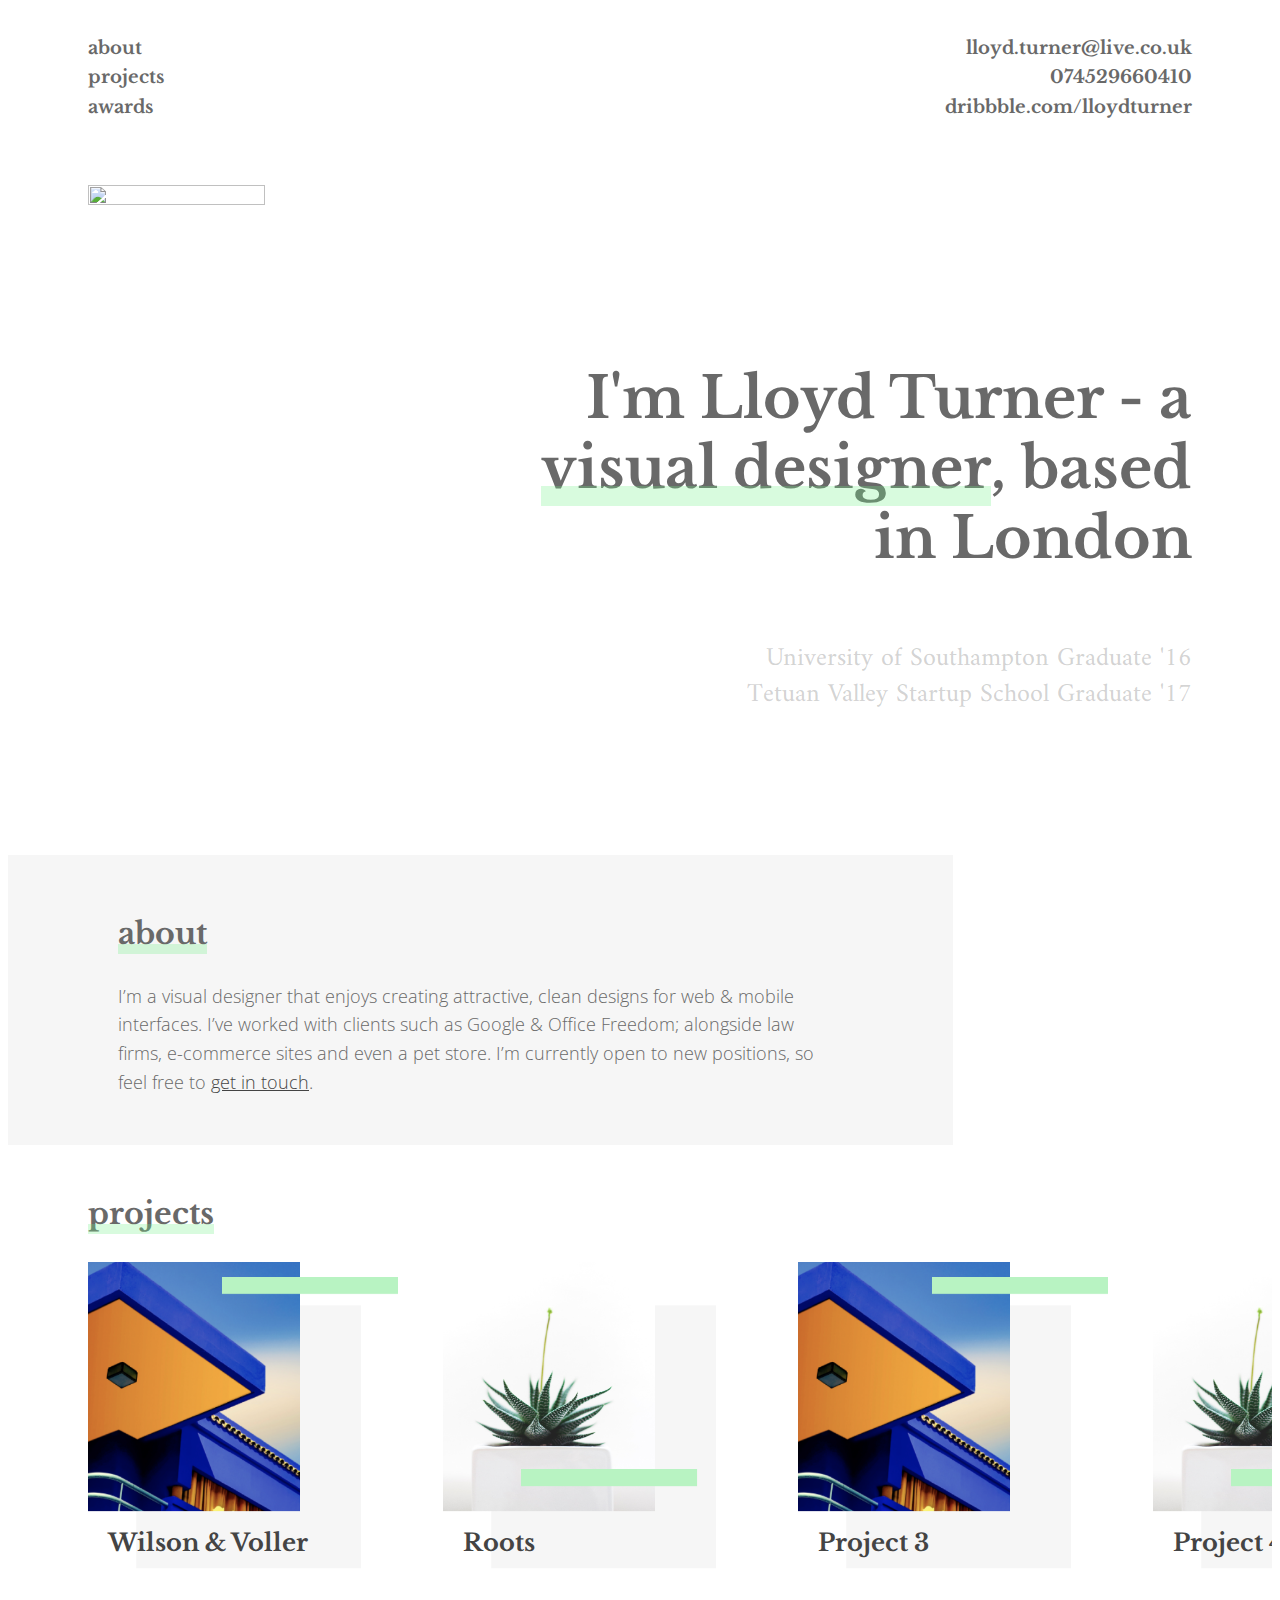
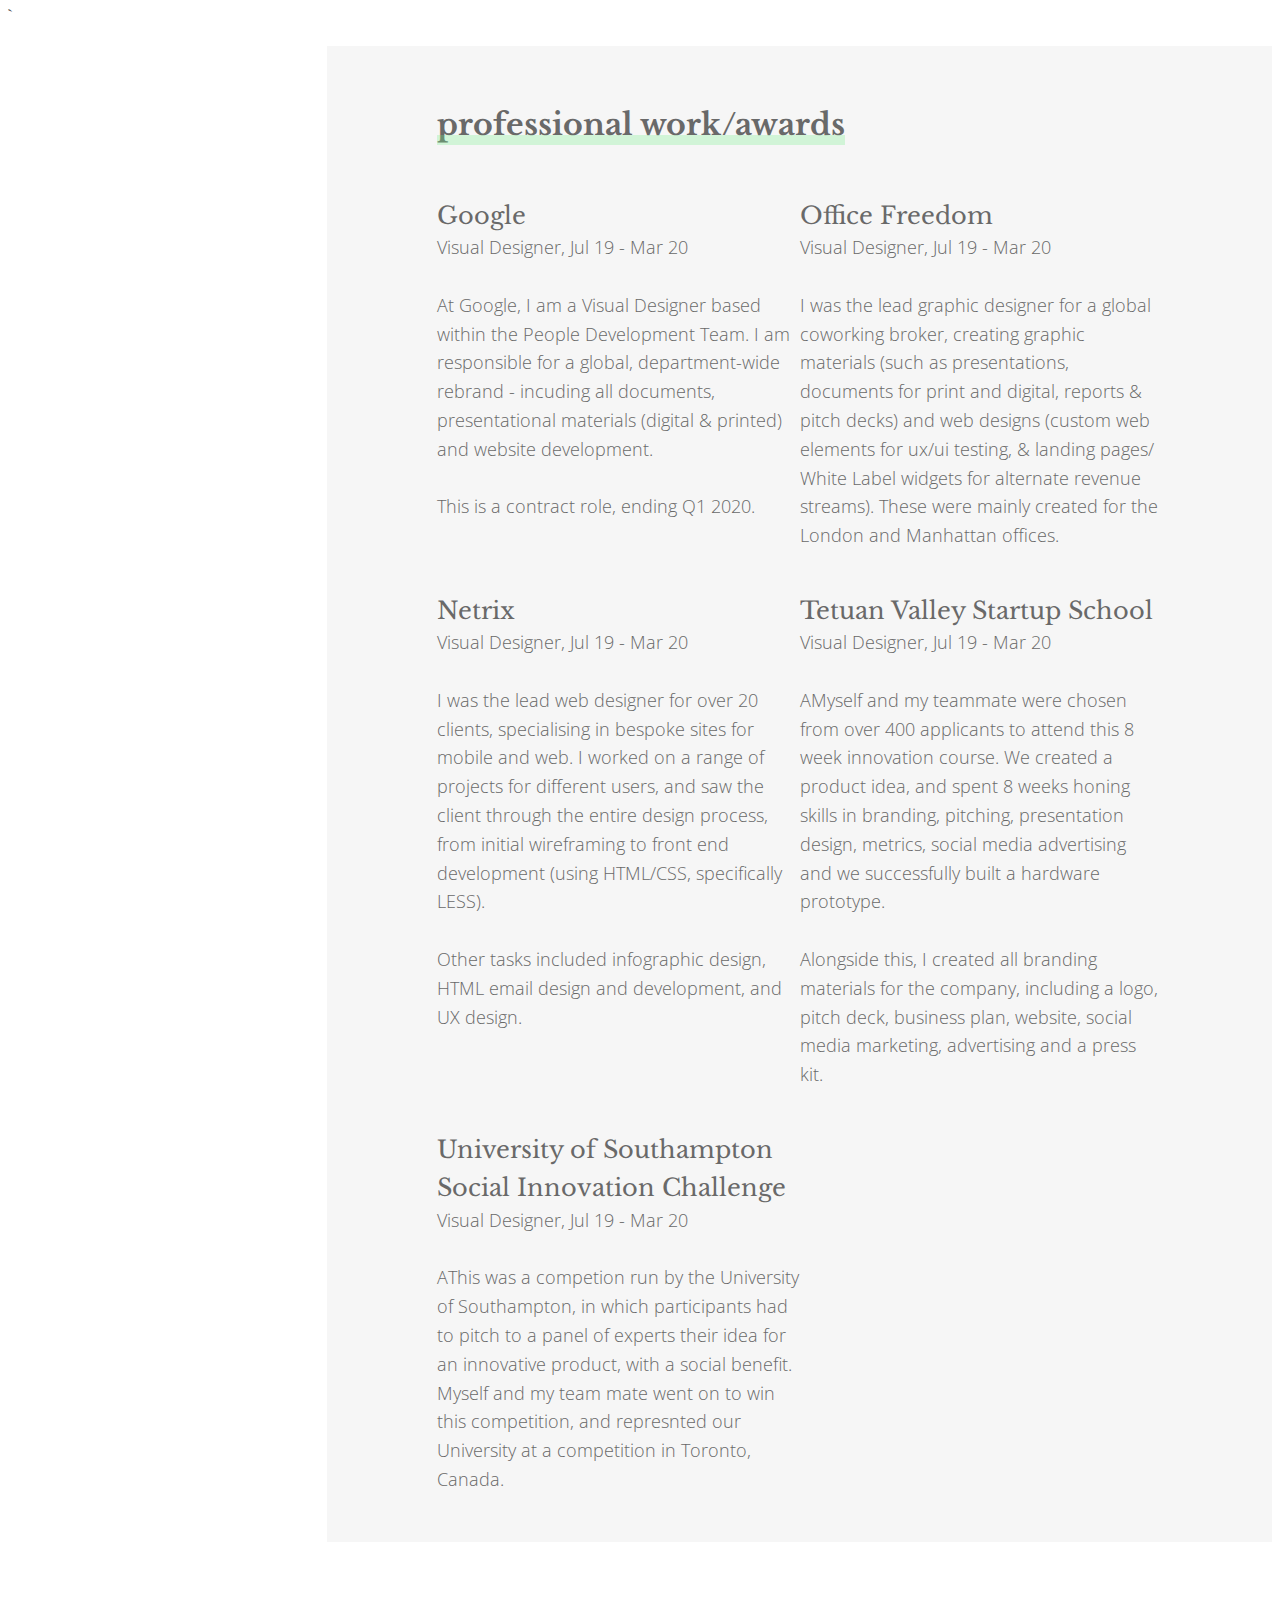
==== commit bd47a68f: "update of site build - projects" ====
--- a/index.html
+++ b/index.html
@@ -35,7 +35,7 @@
 
     <div class="hero">
       <div class="hero-left">
-        <img src="images/pill.png" alt="">
+        <img src="#" alt="">
       </div>
       <div class="hero-right">
         <h1>I'm Lloyd Turner - a<br><span class="underlinelarge">visual designer</span>, based<br>in London</h1>
@@ -60,79 +60,32 @@
   <div class="projects">
     <div class="wrapper">
       <h3><span class="underlinesmall">projects</span></h3>
+    </div>
 
-    <div class="project-card-container">
+  <div class="cards-list">
+    <div class="p-card card-a">
+      <h2>Wilson & Voller</h2>
+    </div>
 
-      <div class="card-section">
-        <div class="card">
-          <div class="img-container">
-            <img src="images/plantapp.png" alt="">
-          </div>
-          <div class="text">
-            <div class="card-title">
-              <p>Project 1</p>
-            </div>
-            <div class="card-subtext">
-              <p>This project, file and task management system was created after struggling to find a simple, cost-effective and...</p>
-            </div>
-          </div>
-          <button class="button">see more</button>
-        </div>
-      </div>
+    <div class="p-card card-b">
+      <h2>Roots</h2>
+    </div>
 
-      <div class="card-section">
-        <div class="card">
-          <div class="img-container">
-            <img src="images/placeholder1.png" alt="">
-          </div>
-          <div class="text">
-            <div class="card-title">
-              <p>Project 1</p>
-            </div>
-            <div class="card-subtext">
-              <p>This project, file and task management system was created after struggling to find a simple, cost-effective and...</p>
-            </div>
-          </div>
-          <button class="button">see more</button>
-        </div>
-      </div>
+    <div class="p-card card-a">
+      <h2>Project 3</h2>
+    </div>
 
-      <div class="card-section">
-        <div class="card">
-          <div class="img-container">
-            <img src="images/placeholder1.png" alt="">
-          </div>
-          <div class="text">
-            <div class="card-title">
-              <p>Project 1</p>
-            </div>
-            <div class="card-subtext">
-              <p>This project, file and task management system was created after struggling to find a simple, cost-effective and...</p>
-            </div>
-          </div>
-          <button class="button">see more</button>
-        </div>
-      </div>
+    <div class="p-card card-b">
+      <h2>Project 4</h2>
+    </div>
 
-      <div class="card-section">
-        <div class="card">
-          <div class="img-container">
-            <img src="images/placeholder1.png" alt="">
-          </div>
-          <div class="text">
-            <div class="card-title">
-              <p>Project 1</p>
-            </div>
-            <div class="card-subtext">
-              <p>This project, file and task management system was created after struggling to find a simple, cost-effective and...</p>
-            </div>
-          </div>
-          <button class="button">see more</button>
-        </div>
-      </div>
+
+
 </div>
-    </div>
-  </div>
+
+
+
+
 
   <div class="awards">
     <div class="wrapper">
--- a/css/theme.css
+++ b/css/theme.css
@@ -138,78 +138,6 @@
 
 .about p a {
   color: #444444;
-}
-
-.projects {
-  width: 100vw;
-  padding: 30px 30px 0 30px;
-  margin-bottom: 20px;
-
-}
-
-.project-card-container {
-  display: grid;
-  grid-template-columns: 530px 530px;
-}
-
-.card-section {
-  height: 300px;
-  margin-bottom: 120px;
-  display: inline;
-}
-
-.card {
-  background-color: #f6f6f6;
-  display: inline-block;
-  padding: 0px;
-  max-width: 550px;
-  margin-right: 30px;
-  margin-top: 0px;
-  position: relative;
-  min-height:300px;
-}
-
-.card-final {
-  margin-right: 0px;
-}
-
-.img-container {
-  width: calc(100% - 40px);
-  height: 150px;
-}
-
-.img-container img {
-  width: 100%;
-  max-height: 140px;
-  overflow: hidden;
-  padding: 20px 20px 20px 20px;
-  object-fit: cover;
-}
-
-.card-title, .card-subtext {
-  padding: 10px 20px 0 20px;
-}
-
-.card-title p{
-  font-size: 24px;
-  font-family: 'Libre Baskerville', sans-serif;
-  margin-bottom: -18px;
-}
-
-.card-subtext p {
-  font-size: 18px;
-  padding-bottom: 60px;
-}
-
-.button {
-  border: 1px solid #69696980;
-  font-size: 16px;
-  font-family: 'Libre Baskerville', sans-serif;
-  color: #69696980;
-  background-color: #f6f6f6;
-  position: absolute;
-  bottom: 20px;
-  left: 20px;
 }
 
 .awards {
@@ -238,7 +166,55 @@
   margin-top: -2px;
 }
 
-
-.card-1, .card-2, .card-3, .card-4, .card-5 {
-  padding: 10px 50px 10px 0;
-}
+.cards-list {
+  z-index: 0;
+  width: 100%;
+  justify-content: space-around;
+  flex-wrap: wrap;
+  overflow-x: scroll;
+  overflow-y: hidden;
+  white-space: nowrap;
+  -webkit-overflow-scrolling: touch;
+}
+
+::-webkit-scrollbar {
+    display: none;
+  }
+
+  .p-card {
+    background-size: cover;
+    display: inline-block;
+    width: 250px;
+    height: 300px;
+    background-color: #f6f6f6;
+    margin-left:80px;
+    margin-right: -40px;
+    padding: 20px 30px;
+    position: relative;
+  }
+  .p-card h2 {
+    position: absolute;
+    bottom: 25px;
+    left: 20px;
+
+  }
+
+  .card:last-child {
+    margin-right: 80px;
+  }
+
+  .card-a {
+    background-image: url("/images/voller.png");
+  }
+
+  .card-b {
+    background-image: url("/images/tanjini.png");
+  }
+
+  .card-c {
+    background-image: url("/images/voller.png");
+  }
+
+  .card-d {
+    background-image: url("/images/voller.png");
+  }
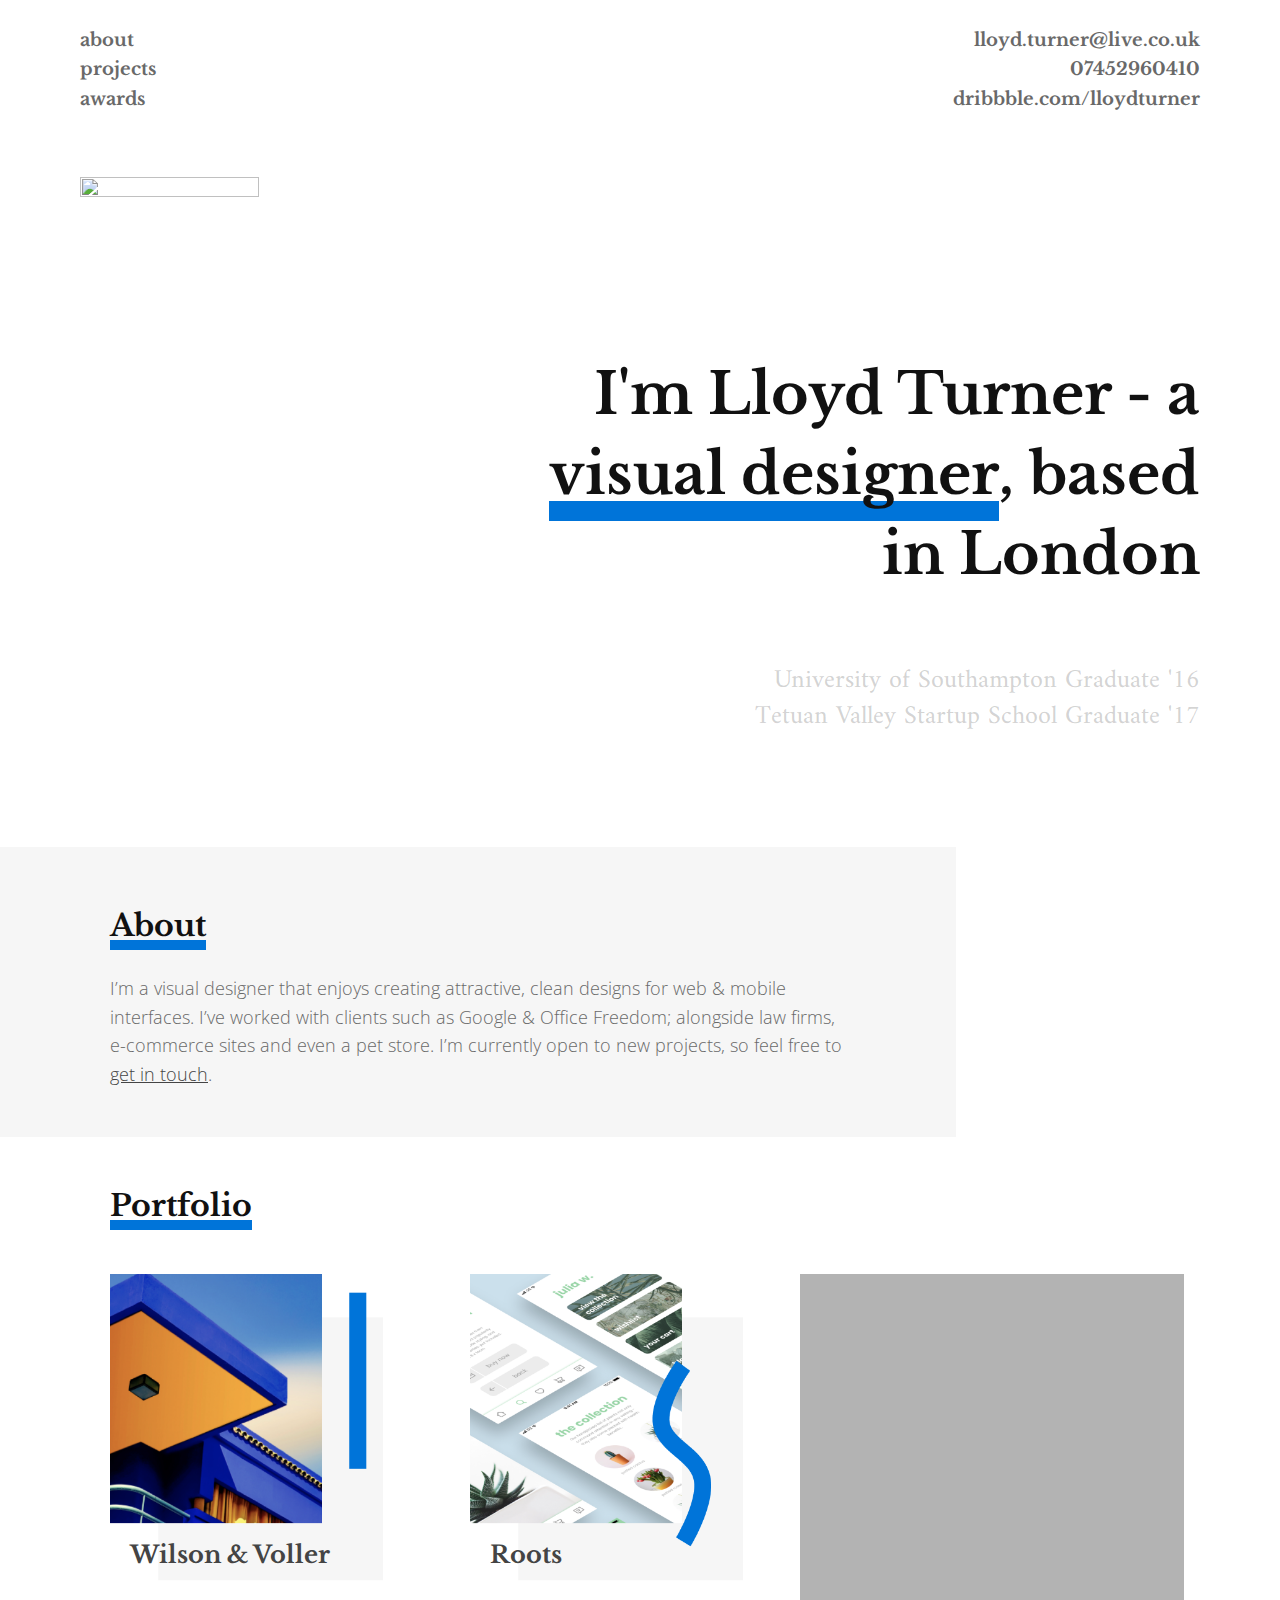
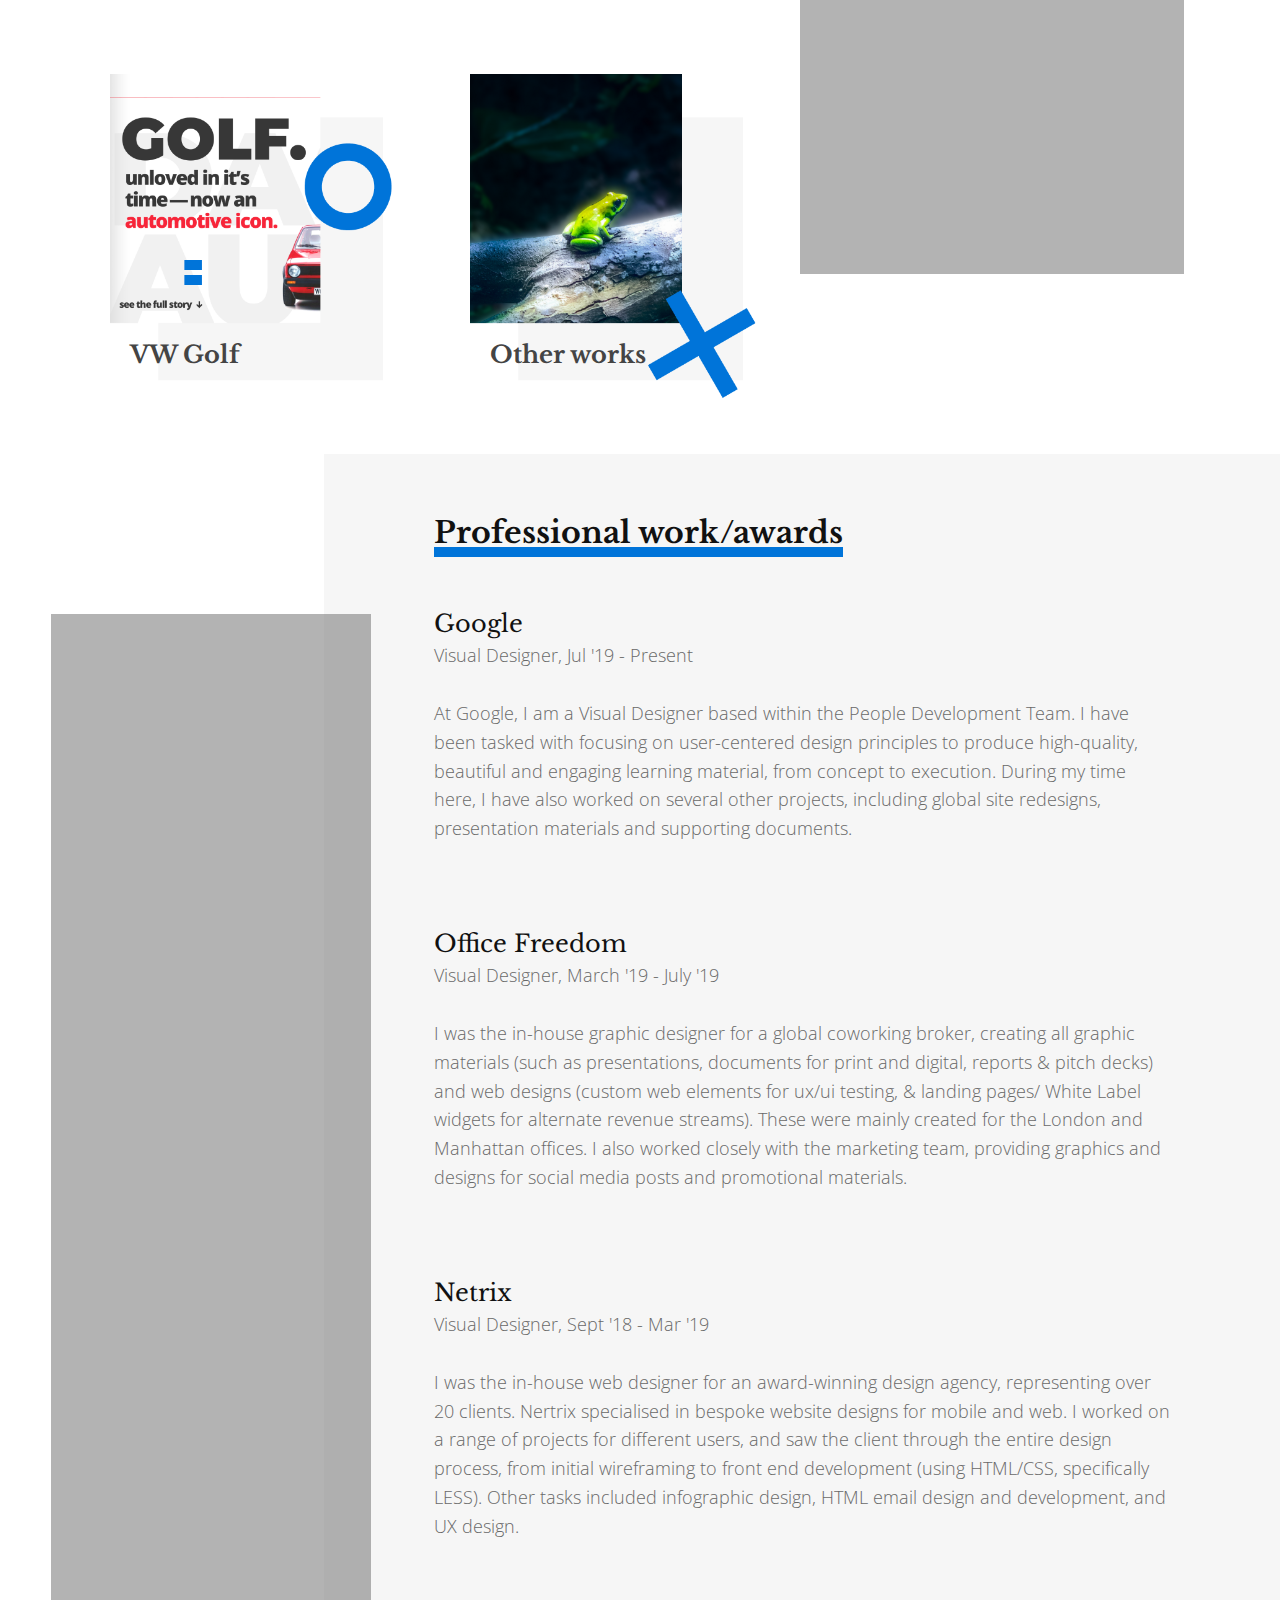
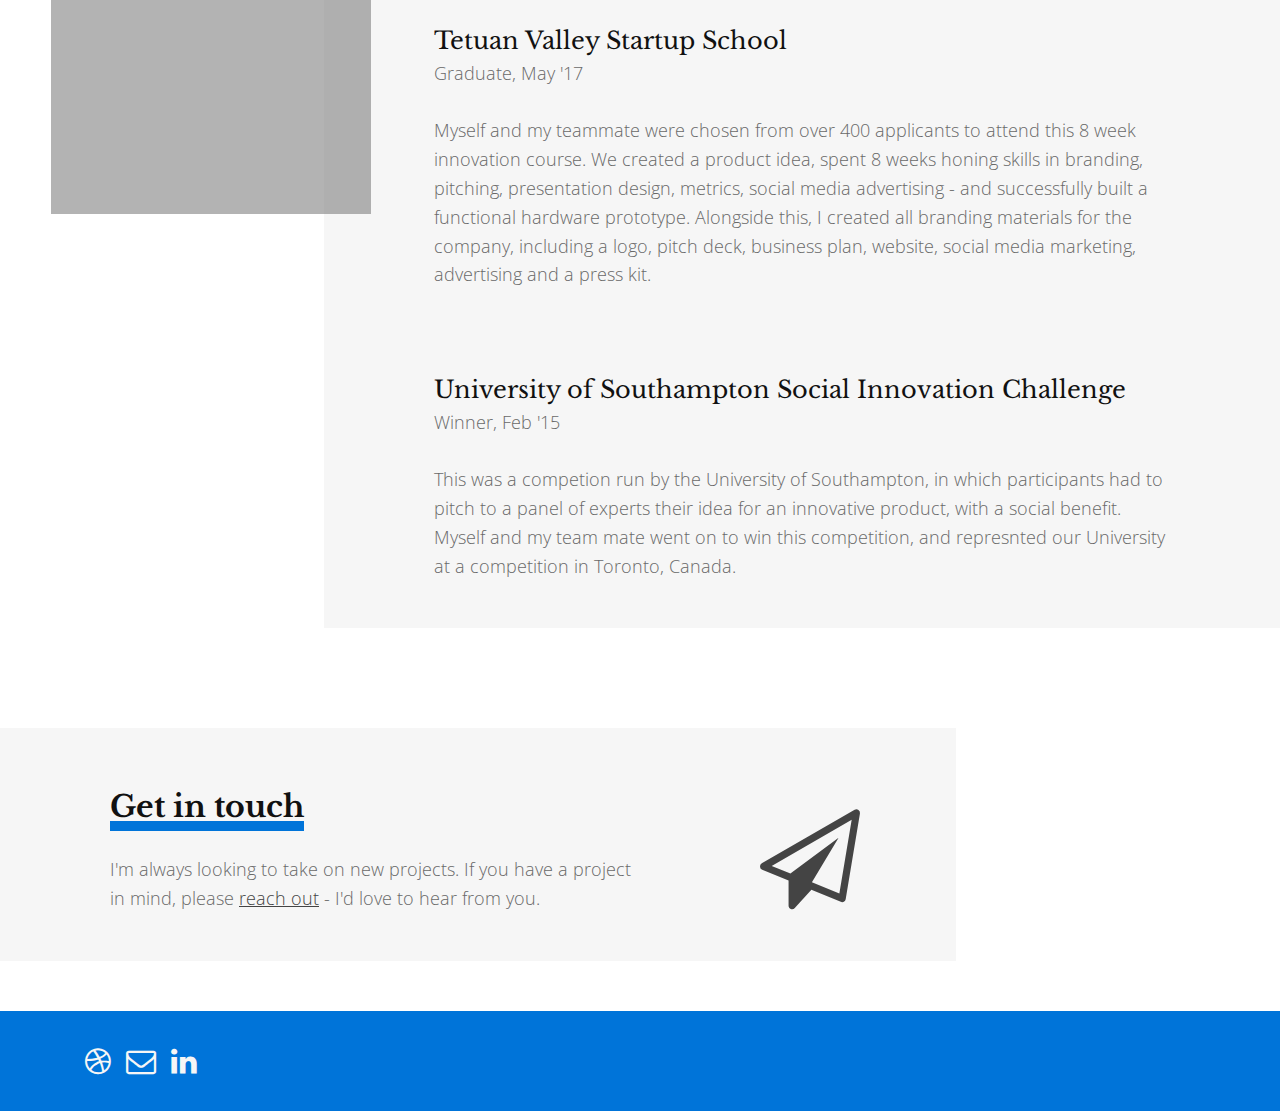
==== commit 27ba8464: "imageless final of portfolio site" ====
--- a/index.html
+++ b/index.html
@@ -10,6 +10,7 @@
   <link href="https://fonts.googleapis.com/css?family=Amiri&display=swap" rel="stylesheet">
   <link href="https://fonts.googleapis.com/css?family=Open+Sans:200,300,400,700&display=swap" rel="stylesheet">
   <title>Lloyd Turner</title>
+  <link rel="stylesheet" href="https://cdnjs.cloudflare.com/ajax/libs/font-awesome/4.7.0/css/font-awesome.min.css">
 </head>
 
 <body>
@@ -18,14 +19,14 @@
   <div class="wrapper">
     <div class="nav-menu">
       <div class="nav-left">
-        <p>about</p>
-        <p>projects</p>
-        <p>awards</p>
+        <a href="#about-anchor"><p>about</p></a>
+        <a href="#project-anchor"><p>projects</p></a>
+        <a href="#awards-anchor"><p>awards</p></a>
       </div>
       <div class="nav-right">
-        <p>lloyd.turner@live.co.uk</p>
-        <p>074529660410</p>
-        <p>dribbble.com/lloydturner</p>
+        <a href="mailto:lloyd.turner@live.co.uk"><p>lloyd.turner@live.co.uk</p></a>
+        <p>07452960410</p>
+        <a href="https://dribbble.com/lloydturner"><p>dribbble.com/lloydturner</p></a>
       </div>
     </div>
   </div>
@@ -33,12 +34,13 @@
   <!-- LANDING PAGE -->
   <div class="wrapper">
 
-    <div class="hero">
+    <div class="hero" >
       <div class="hero-left">
-        <img src="#" alt="">
+        <img id="about-anchor" src="#" alt="">
       </div>
       <div class="hero-right">
         <h1>I'm Lloyd Turner - a<br><span class="underlinelarge">visual designer</span>, based<br>in London</h1>
+        <!-- <h1>I'm Lloyd Turner - a<br><span class="underlinelarge">visual designer</span>, based<br>in London</h1> -->
         <h2>University of Southampton Graduate '16</br>
           Tetuan Valley Startup School Graduate '17</h2>
       </div>
@@ -48,19 +50,24 @@
 
   <div class="about">
     <div class="wrapper">
-      <h3><span class="underlinesmall">about</span></h3>
+      <h3><span class="underlinesmall">About</span></h3>
       <p>I’m a visual designer that enjoys creating attractive, clean designs for web & mobile interfaces. I’ve worked with clients such as Google & Office Freedom; alongside law firms, e-commerce sites and even a pet store.
-        I’m currently open to new positions, so feel free to <a href=#>get in touch</a>.</p>
+        I’m currently open to new projects, so feel free to <a id="project-anchor" href='mailto:lloyd.turner@live.co.uk'>get in touch</a>.
+      </p>
     </div>
   </div>
 
 
 <!-- PROJECTS -->
+  <div class="projects">
+        <div class="wrapper">
+      <h3><span class="underlinesmall">Portfolio</span></h3>
+    </div>
+  </div>
 
-  <div class="projects">
-    <div class="wrapper">
-      <h3><span class="underlinesmall">projects</span></h3>
-    </div>
+  <div class="project-right">
+
+  </div>
 
   <div class="cards-list">
     <div class="p-card card-a">
@@ -71,69 +78,81 @@
       <h2>Roots</h2>
     </div>
 
-    <div class="p-card card-a">
-      <h2>Project 3</h2>
+    <div class="p-card card-c">
+      <h2>VW Golf</h2>
     </div>
 
-    <div class="p-card card-b">
-      <h2>Project 4</h2>
+    <div class="p-card card-d">
+      <h2 id="awards-anchor">Other works</h2>
     </div>
+</div>
 
 
+<div class="about-left">
 
 </div>
 
 
-
-
-
   <div class="awards">
     <div class="wrapper">
-      <h3><span class="underlinesmall">professional work/awards</span></h3>
+      <h3><span class="underlinesmall">Professional work/awards</span></h3>
 
       <div class="info-cards">
         <div class="card-1">
           <p class="title">Google</p>
-          <p class="description">Visual Designer,  Jul 19 - Mar 20 -<br><br>
-          At Google, I am a Visual Designer based within the People Development Team. I am responsible for a global, department-wide rebrand - incuding all documents, presentational materials (digital & printed) and website development.<br><br>
-          This is a contract role, ending Q1 2020. </p>
+          <p class="description">Visual Designer,  Jul '19 - Present<br><br>
+            At Google, I am a Visual Designer based within the People Development Team. I have been tasked with focusing on user-centered design principles to produce high-quality, beautiful and engaging learning material, from concept to execution.
+            During my time here, I have also worked on several other projects, including global site redesigns, presentation materials and supporting documents. </p>
         </div>
         <div class="card-2">
           <p class="title">Office Freedom</p>
-          <p class="description">Visual Designer,  Jul 19 - Mar 20 -<br><br>I was the lead graphic designer for a global coworking broker, creating graphic materials (such as presentations, documents for print and digital, reports & pitch decks) and web designs (custom web elements for ux/ui testing, & landing pages/ White Label widgets for alternate revenue streams). These were mainly created for the London and Manhattan offices.
-          </div>
+          <p class="description">Visual Designer,  March '19 - July '19 +<br><br>I was the in-house graphic designer for a global coworking broker, creating all graphic materials (such as presentations, documents for print and digital, reports & pitch decks) and web designs (custom web elements for ux/ui testing, & landing pages/ White Label widgets for alternate revenue streams). These were mainly created for the London and Manhattan offices.
+
+          I also worked closely with the marketing team, providing graphics and designs for social media posts and promotional materials.</p>
+        </div>
         <div class="card-3">
           <p class="title">Netrix</p>
-          <p class="description">Visual Designer,  Jul 19 - Mar 20 -<br><br>
-          I was the lead web designer for over 20 clients, specialising in bespoke sites for mobile and web. I worked on a range of projects for different users, and saw the client through the entire design process, from initial wireframing to front end development (using HTML/CSS, specifically LESS).  <br><br>Other tasks included infographic design, HTML email design and development, and UX design. </p>
+          <p class="description">Visual Designer, Sept '18 - Mar '19<br><br>
+          I was the in-house web designer for an award-winning design agency, representing over 20 clients. Nertrix specialised in bespoke website designs for mobile and web. I worked on a range of projects for different users, and saw the client through the entire design process, from initial wireframing to front end development (using HTML/CSS, specifically LESS).
+          Other tasks included infographic design, HTML email design and development, and UX design. </p>
         </div>
         <div class="card-4">
           <p class="title">Tetuan Valley Startup School</p>
-          <p class="description">Visual Designer,  Jul 19 - Mar 20 +          <p class="description">Graduate, May '17  <br><br>
-          AMyself and my teammate were chosen from over 400 applicants to attend this 8 week innovation course. We created a product idea, and spent 8 weeks honing skills in branding, pitching, presentation design, metrics, social media advertising and we successfully built a hardware prototype.<br><br>Alongside this, I created all branding materials for the company, including a logo, pitch deck, business plan, website, social media marketing, advertising and a press kit. </p>
+          Myself and my teammate were chosen from over 400 applicants to attend this 8 week innovation course. We created a product idea, spent 8 weeks honing skills in branding, pitching, presentation design, metrics, social media advertising - and successfully built a functional hardware prototype.
+          Alongside this, I created all branding materials for the company, including a logo, pitch deck, business plan, website, social media marketing, advertising and a press kit. </p>
         </div>
         <div class="card-5">
           <p class="title">University of Southampton Social Innovation Challenge</p>
-          <p class="description">Visual Designer,  Jul 19 - Mar 20 +          <p class="description">Winner, Feb '15  <br><br>
-          AThis was a competion run by the University of Southampton, in which participants had to pitch to a panel of experts their idea for an innovative product, with a social benefit. Myself and my team mate went on to win this competition, and represnted our University at a competition in Toronto, Canada.</p>
+          This was a competion run by the University of Southampton, in which participants had to pitch to a panel of experts their idea for an innovative product, with a social benefit. Myself and my team mate went on to win this competition, and represnted our University at a competition in Toronto, Canada.</p>
         </div>
-
-
         </div>
-
     </div>
   </div>
 
 
+  <div class="about footer-cta">
+    <div class="wrapper">
+      <h3><span class="underlinesmall">Get in touch</span></h3>
+      <p>I'm always looking to take on new projects. If you have a project in mind, please <a href='mailto:lloyd.turner@live.co.uk'>reach out</a> - I'd love to hear from you.</p>
+    </div>
+    <div class="footer-icon">
+      <i class="fa fa-paper-plane-o" aria-hidden="true"></i>
+    </div>
+  </div>
 
-
-
+<div class="footer">
+  <div class="wrapper">
+    <div class="footer-icons">
+      <a href="https:dribbble.com/lloydturner"><i class="fa fa-dribbble" aria-hidden="true"></i></a>
+      <a href="mailto:lloyd.turner@live.co.uk"><i class="fa fa-envelope-o" aria-hidden="true"></i></a>
+      <a href="https://www.linkedin.com/in/lloyd-turner-370837110/"><i class="fa fa-linkedin" aria-hidden="true"></i></a>
+    </div>
+  </div>
+</div>
 </body>
-
 </html>
-`
--- a/css/theme.css
+++ b/css/theme.css
@@ -1,7 +1,15 @@
+html {
+  scroll-behavior: smooth;
+}
+
+
 body {
   font-family: 'Libre Baskerville', serif;
   color: #444444;
   overflow-x: hidden;
+  cursor: nw-resize;
+  margin: 0 auto;
+
 }
 
 .wrapper {
@@ -30,10 +38,18 @@
   font-weight: bold;
   color: #696969;
   line-height: 0.65;
+  scroll-behavior: smooth;
 }
 
 .nav-right p {
   text-align: right;
+}
+.nav-right a, .nav-left a {
+  text-decoration: none;
+}
+
+.nav-right a p:hover, .nav-left p:hover {
+  color: #0074D9;
 }
 
 .hero {
@@ -57,7 +73,8 @@
   font-family: 'Libre Baskerville', serif;
   font-size: 57px;
   text-align: right;
-  color: #696969;
+  color: #111111;
+  line-height: 1.4;
 }
 
 .hero-right h1 span {
@@ -72,6 +89,14 @@
   text-align: right;
   color: rgba(105, 105, 105, 0.3);
   line-height: 1.4;
+}
+
+.projects .wrapper {
+  margin-bottom: 50px;
+}
+
+.projects, .cards-list {
+    padding-left: 30px;
 }
 
 .underlinelarge {
@@ -88,15 +113,17 @@
   right: 0;
   width: 100%;
   color: #000;
-  background-color: #73f08747;
+  background-color: #0074D9;
   left: 0;
-  bottom: -3px;
+  bottom: -12px;
+  z-index: -10;
   /* adjust this to move up and down. you may have to adjust the line height of the paragraph if you move it down a lot. */
 }
 
 .underlinesmall {
   text-decoration: none;
   position: relative;
+
 }
 
 .underlinesmall:after {
@@ -108,9 +135,10 @@
   right: 0;
   width: 100%;
   color: #000;
-  background-color: #73f08747;
+  background-color: #0074D9;
   left: 0;
-  bottom: -2px;
+  bottom: -6px;
+  z-index: 1;
   /* adjust this to move up and down. you may have to adjust the line height of the paragraph if you move it down a lot. */
 }
 
@@ -120,12 +148,14 @@
   padding: 30px;
   margin-top: 50px;
   margin-bottom: 50px;
+  Z-INDEX: -1;
 }
 
 h3 {
   font-family: 'Libre Baskerville', serif;
   font-size: 30px;
-  color: #696969;
+  color: #111111;
+  z-index: 12;
 }
 
 p {
@@ -138,6 +168,10 @@
 
 .about p a {
   color: #444444;
+}
+
+.about p a:hover {
+  color: #0074D9;
 }
 
 .awards {
@@ -147,18 +181,43 @@
     padding: 30px;
     margin-top: 40px;
     margin-bottom: 100px;
-
+}
+
+.about-left {
+  position: absolute;
+  width: 25%;
+  float: left;
+  height: 1200px;
+  background-color: grey;
+  margin-top: 200px;
+  z-index: 30;
+  opacity: 0.6;
+  left: 4%;
+}
+
+@media only screen and (max-width: 800px)  {
+  .about-left {
+      visibility: hidden;
+  }
 }
 
 .info-cards {
   display: grid;
-  grid-template-columns: 1fr 1fr;
+  grid-template-columns: 1fr;
+  grid-gap: 40px;
+}
+
+@media only screen and (max-width: 1160px) {
+  .info-cards {
+    grid-template-columns: 1fr;
+  }
 }
 
 .info-cards .title {
   font-size: 24px;
   font-family: 'Libre Baskerville', sans-serif;
   margin-bottom: 0;
+  color: #111111;
 }
 
 .info-cards .description {
@@ -167,18 +226,27 @@
 }
 
 .cards-list {
-  z-index: 0;
-  width: 100%;
-  justify-content: space-around;
-  flex-wrap: wrap;
-  overflow-x: scroll;
-  overflow-y: hidden;
-  white-space: nowrap;
-  -webkit-overflow-scrolling: touch;
+  display: inline-block;
+}
+
+@media only screen and (max-width: 1460px)  {
+  .cards-list {
+    display: grid;
+    grid-template-columns: 300px 300px;
+    grid-gap: 60px;
+  }
+}
+
+@media only screen and (max-width: 800px)  {
+  .cards-list {
+    display: grid;
+    grid-template-columns: 300px;
+    grid-gap: 60px;
+  }
 }
 
 ::-webkit-scrollbar {
-    display: none;
+  display: none;
   }
 
   .p-card {
@@ -191,7 +259,17 @@
     margin-right: -40px;
     padding: 20px 30px;
     position: relative;
-  }
+    transition-duration: 0.4s;
+  }
+
+  .p-card:hover {
+    color: #0074D9;
+    transform: scale(1.04);
+    transition-duration: 0.4s;
+    cursor: crosshair;
+  }
+
+
   .p-card h2 {
     position: absolute;
     bottom: 25px;
@@ -208,13 +286,79 @@
   }
 
   .card-b {
-    background-image: url("/images/tanjini.png");
+    background-image: url("/images/roots.png");
   }
 
   .card-c {
-    background-image: url("/images/voller.png");
+    background-image: url("/images/golf.png");
   }
 
   .card-d {
-    background-image: url("/images/voller.png");
-  }
+    background-image: url("/images/other.png");
+  }
+
+  .footer-cta {
+    clear: both;
+    position: relative;
+  }
+
+  .footer-cta .wrapper {
+    width: 60%;
+    margin-right: 0;
+  }
+
+  .footer-icon {
+    position: absolute;
+    font-size: 100px;
+    right: 10%;
+    top: 30%;
+  }
+
+  @media only screen and (max-width: 900px)  {
+    .footer-icon {
+        visibility: hidden;
+    }
+
+    .footer-cta .wrapper {
+      width: auto;
+      margin-right: 0;
+    }
+  }
+
+  .project-right {
+    position: absolute;
+    width: 30%;
+    float: left;
+    height: 600px;
+    background-color: grey;
+    z-index: 30;
+    opacity: 0.6;
+    left: 800px;
+    visibility: hidden;
+  }
+
+  @media only screen and (max-width: 1460px)  {
+    .project-right {
+        visibility: visible;
+    }
+  }
+
+  @media only screen and (max-width: 1000px)  {
+    .project-right {
+        visibility: hidden;
+    }
+  }
+
+  .footer {
+    height: 100px;
+    width: 100%;
+    background-color: #0074d9;
+    margin: 0 auto;
+  }
+
+
+  .footer .wrapper i {
+    color: #f6f6f6;
+    font-size: 30px;
+    padding: 35px 5px;
+  }
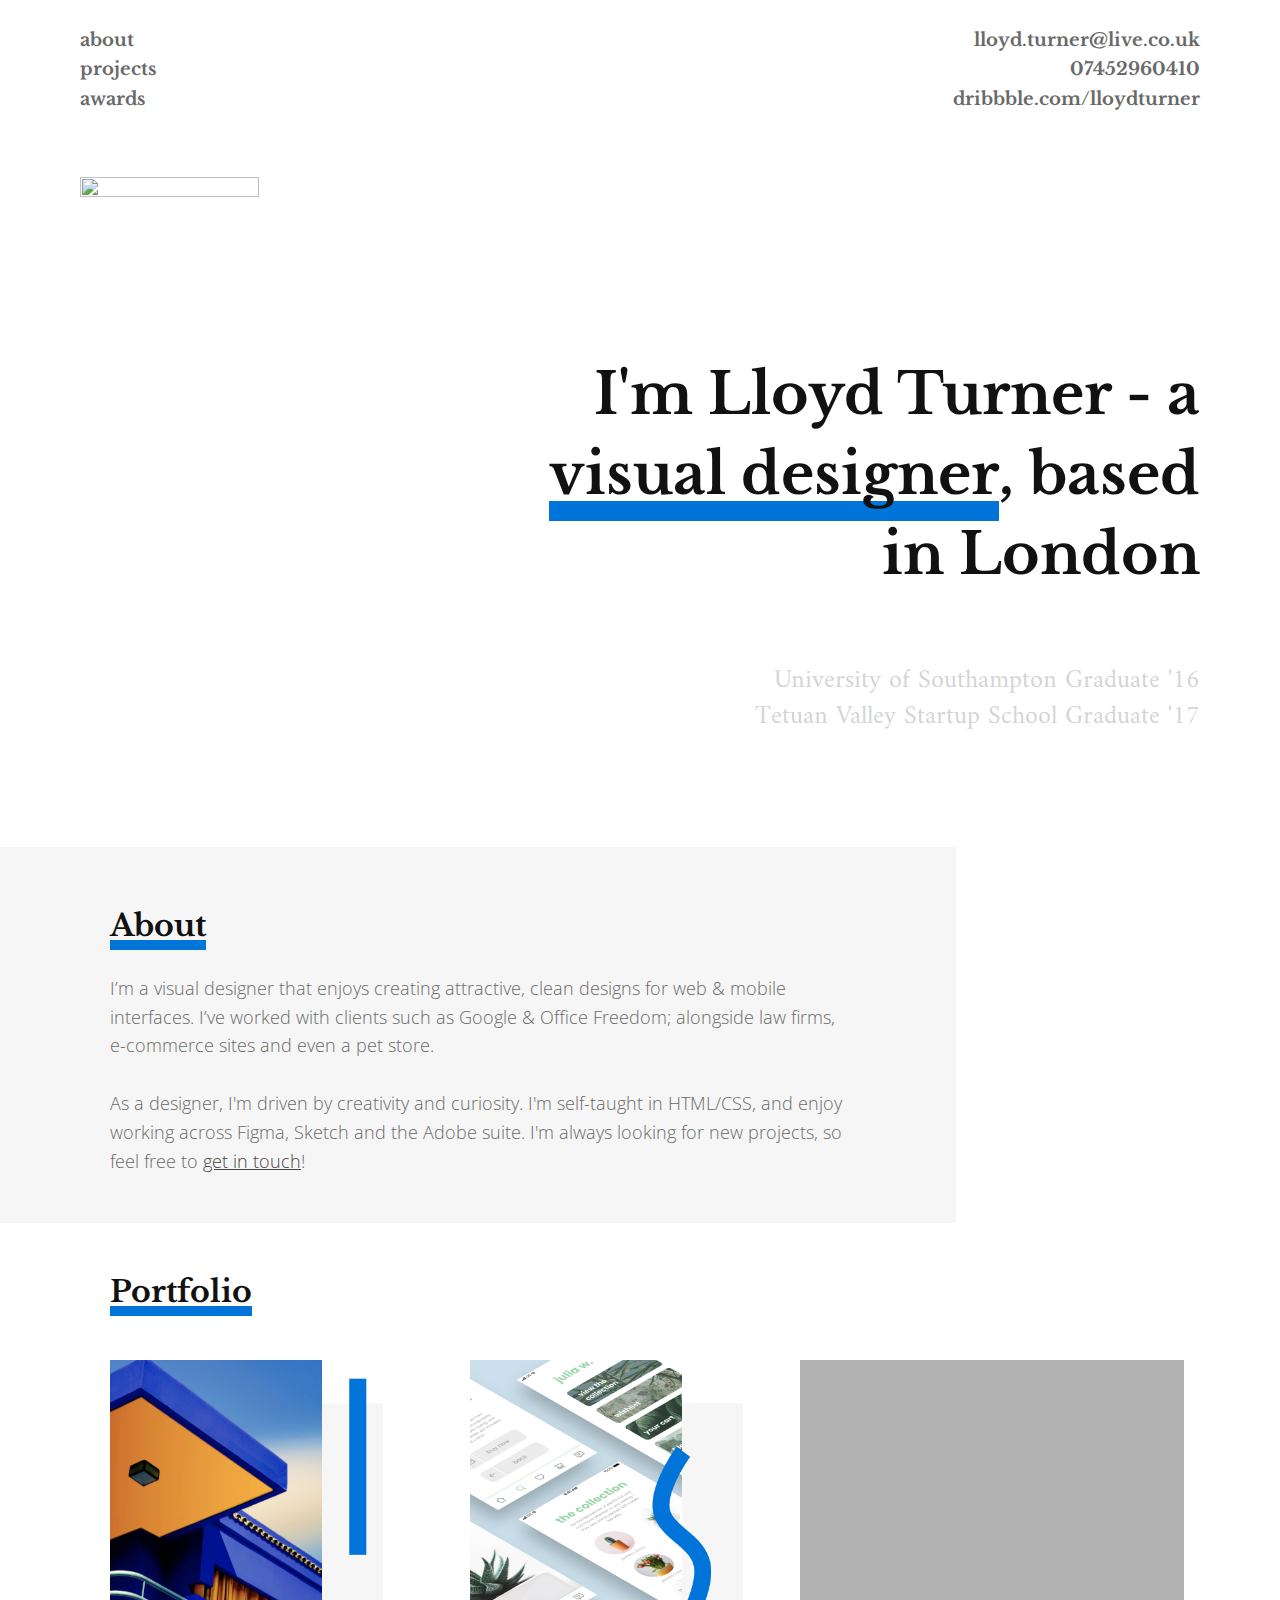
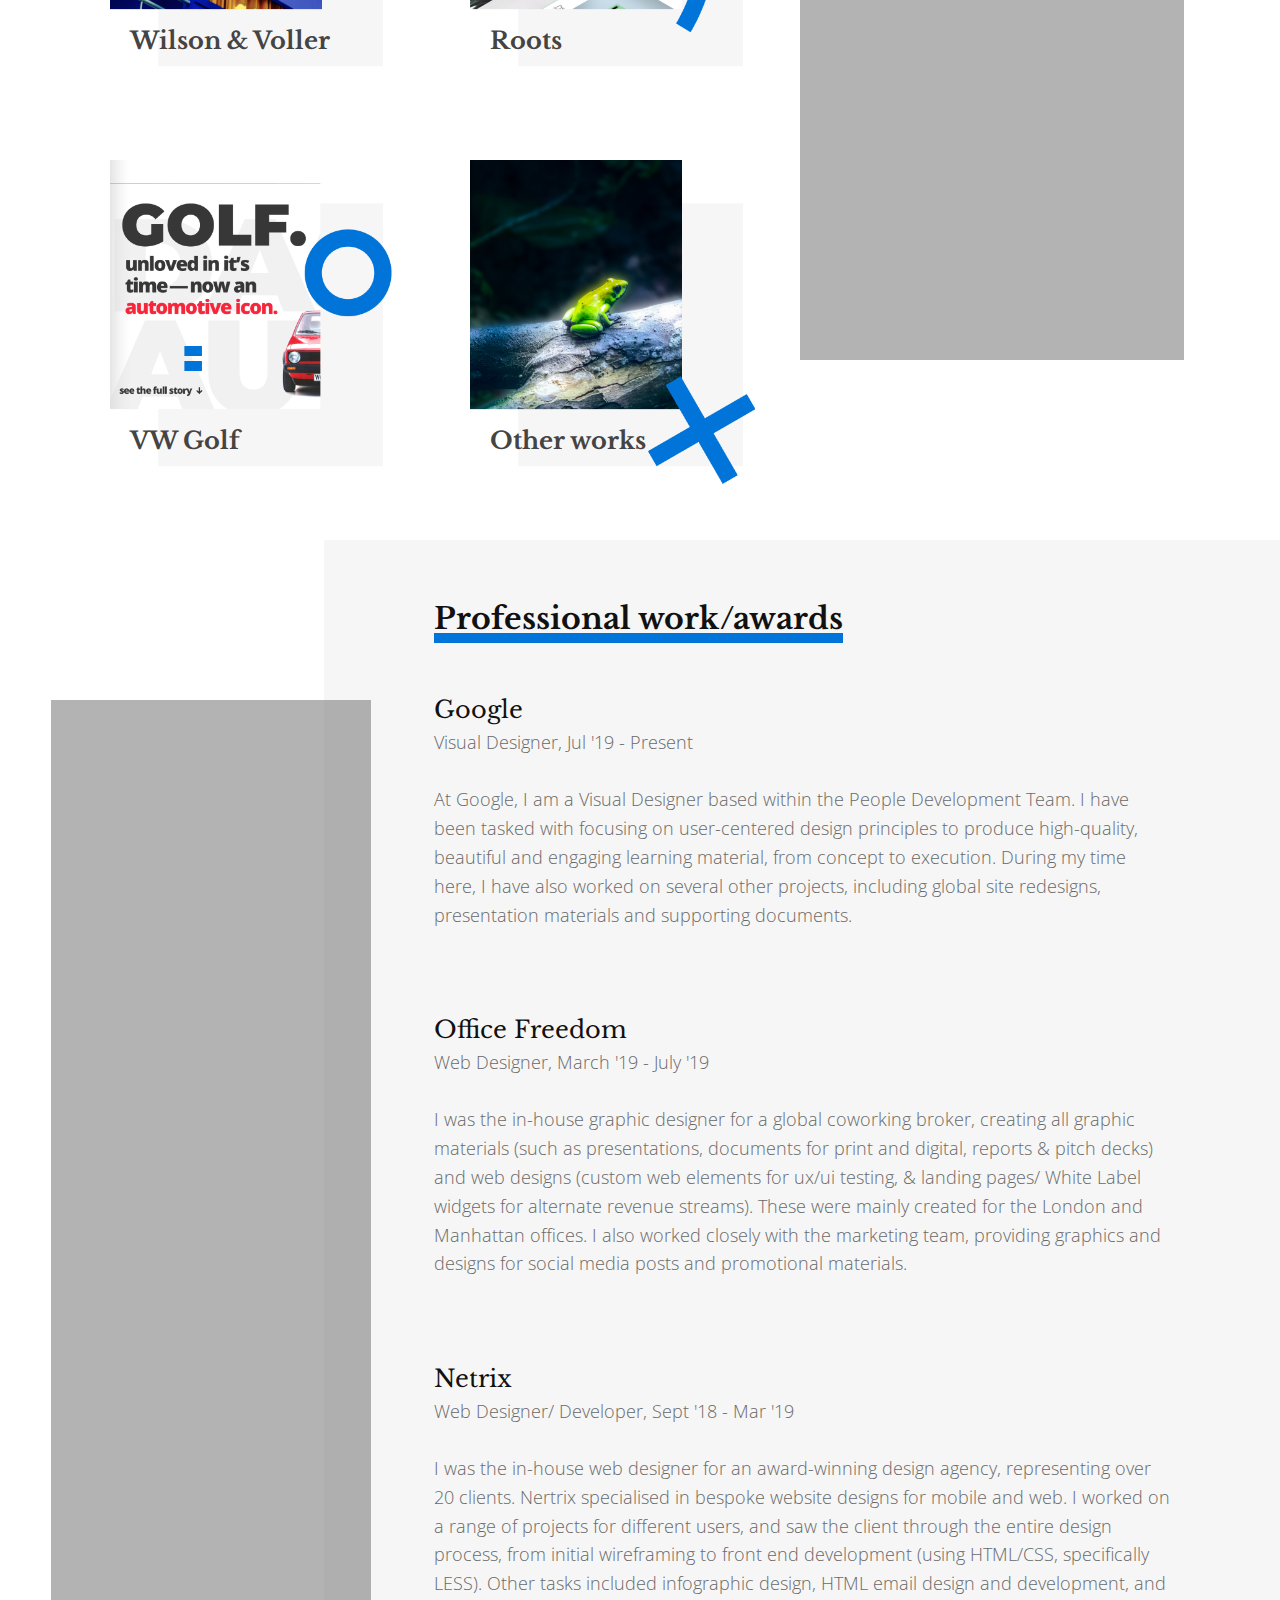
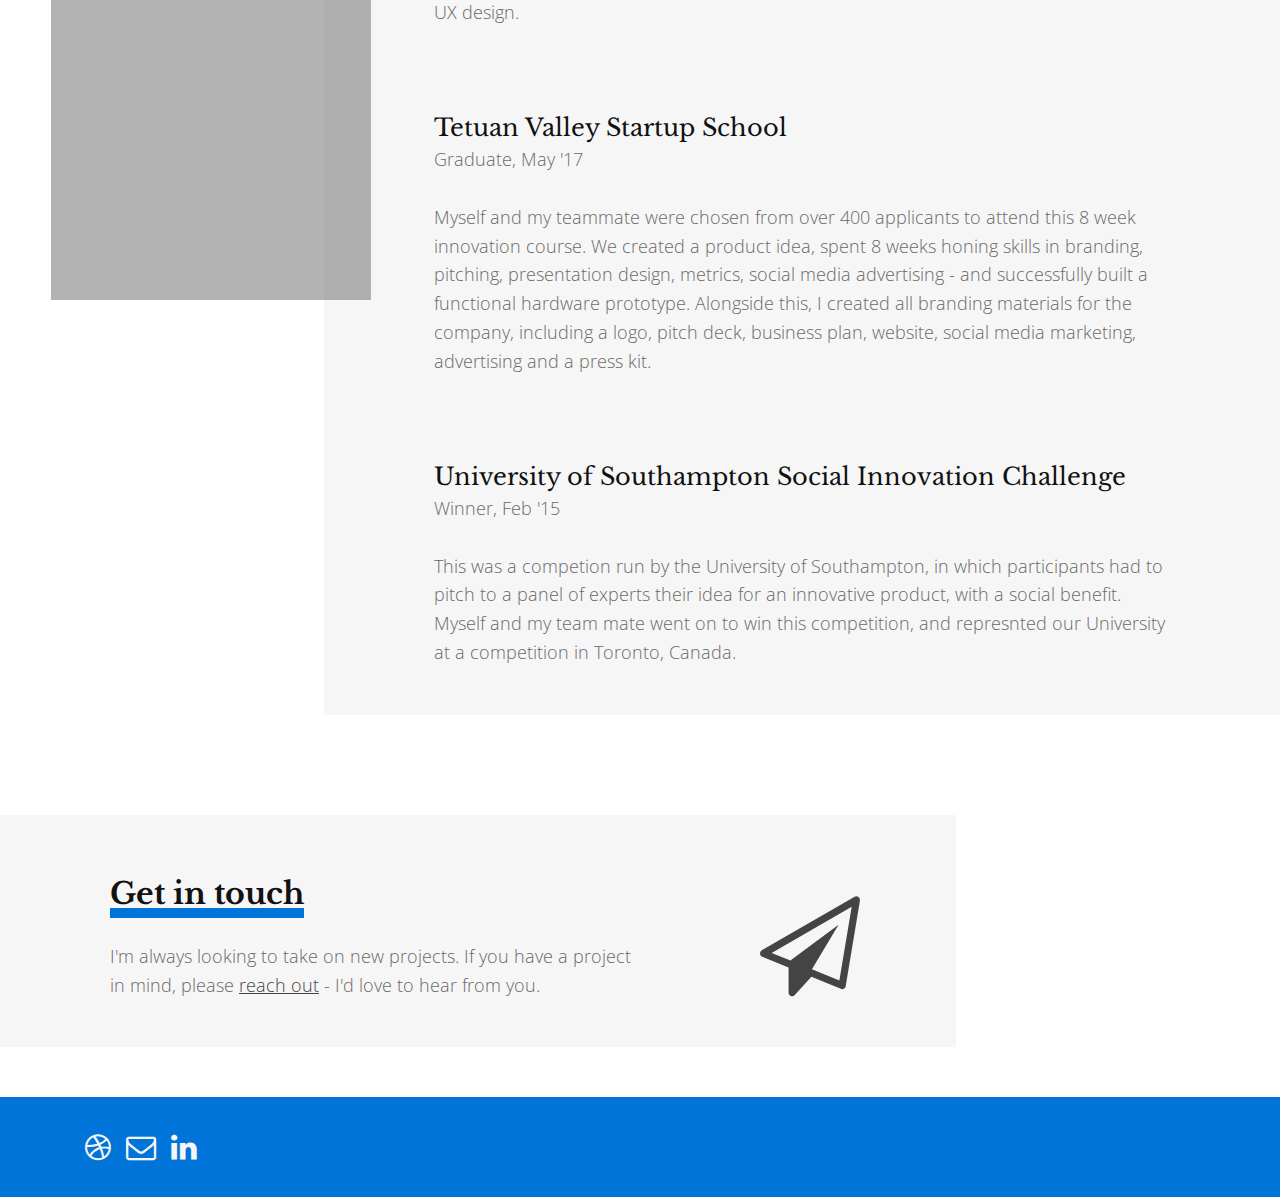
==== commit 43202643: "add proj page" ====
--- a/index.html
+++ b/index.html
@@ -51,8 +51,9 @@
   <div class="about">
     <div class="wrapper">
       <h3><span class="underlinesmall">About</span></h3>
-      <p>I’m a visual designer that enjoys creating attractive, clean designs for web & mobile interfaces. I’ve worked with clients such as Google & Office Freedom; alongside law firms, e-commerce sites and even a pet store.
-        I’m currently open to new projects, so feel free to <a id="project-anchor" href='mailto:lloyd.turner@live.co.uk'>get in touch</a>.
+      <p>I’m a visual designer that enjoys creating attractive, clean designs for web & mobile interfaces. I’ve worked with clients such as Google & Office Freedom; alongside law firms, e-commerce sites and even a pet store.<br><br>
+      As a designer, I'm driven by creativity and curiosity.
+      I'm self-taught in HTML/CSS, and enjoy working across Figma, Sketch and the Adobe suite. I'm always looking for new projects, so feel free to <a id="project-anchor" href='mailto:lloyd.turner@live.co.uk'>get in touch</a>!
       </p>
     </div>
   </div>
@@ -106,14 +107,14 @@
         </div>
         <div class="card-2">
           <p class="title">Office Freedom</p>
-          <p class="description">Visual Designer,  March '19 - July '19 +          <p class="description">Web Designer,  March '19 - July '19  <br><br>I was the in-house graphic designer for a global coworking broker, creating all graphic materials (such as presentations, documents for print and digital, reports & pitch decks) and web designs (custom web elements for ux/ui testing, & landing pages/ White Label widgets for alternate revenue streams). These were mainly created for the London and Manhattan offices.
 
           I also worked closely with the marketing team, providing graphics and designs for social media posts and promotional materials.</p>
         </div>
         <div class="card-3">
           <p class="title">Netrix</p>
-          <p class="description">Visual Designer, Sept '18 - Mar '19<br><br>
+          <p class="description">Web Designer/ Developer, Sept '18 - Mar '19<br><br>
           I was the in-house web designer for an award-winning design agency, representing over 20 clients. Nertrix specialised in bespoke website designs for mobile and web. I worked on a range of projects for different users, and saw the client through the entire design process, from initial wireframing to front end development (using HTML/CSS, specifically LESS).
           Other tasks included infographic design, HTML email design and development, and UX design. </p>
         </div>
